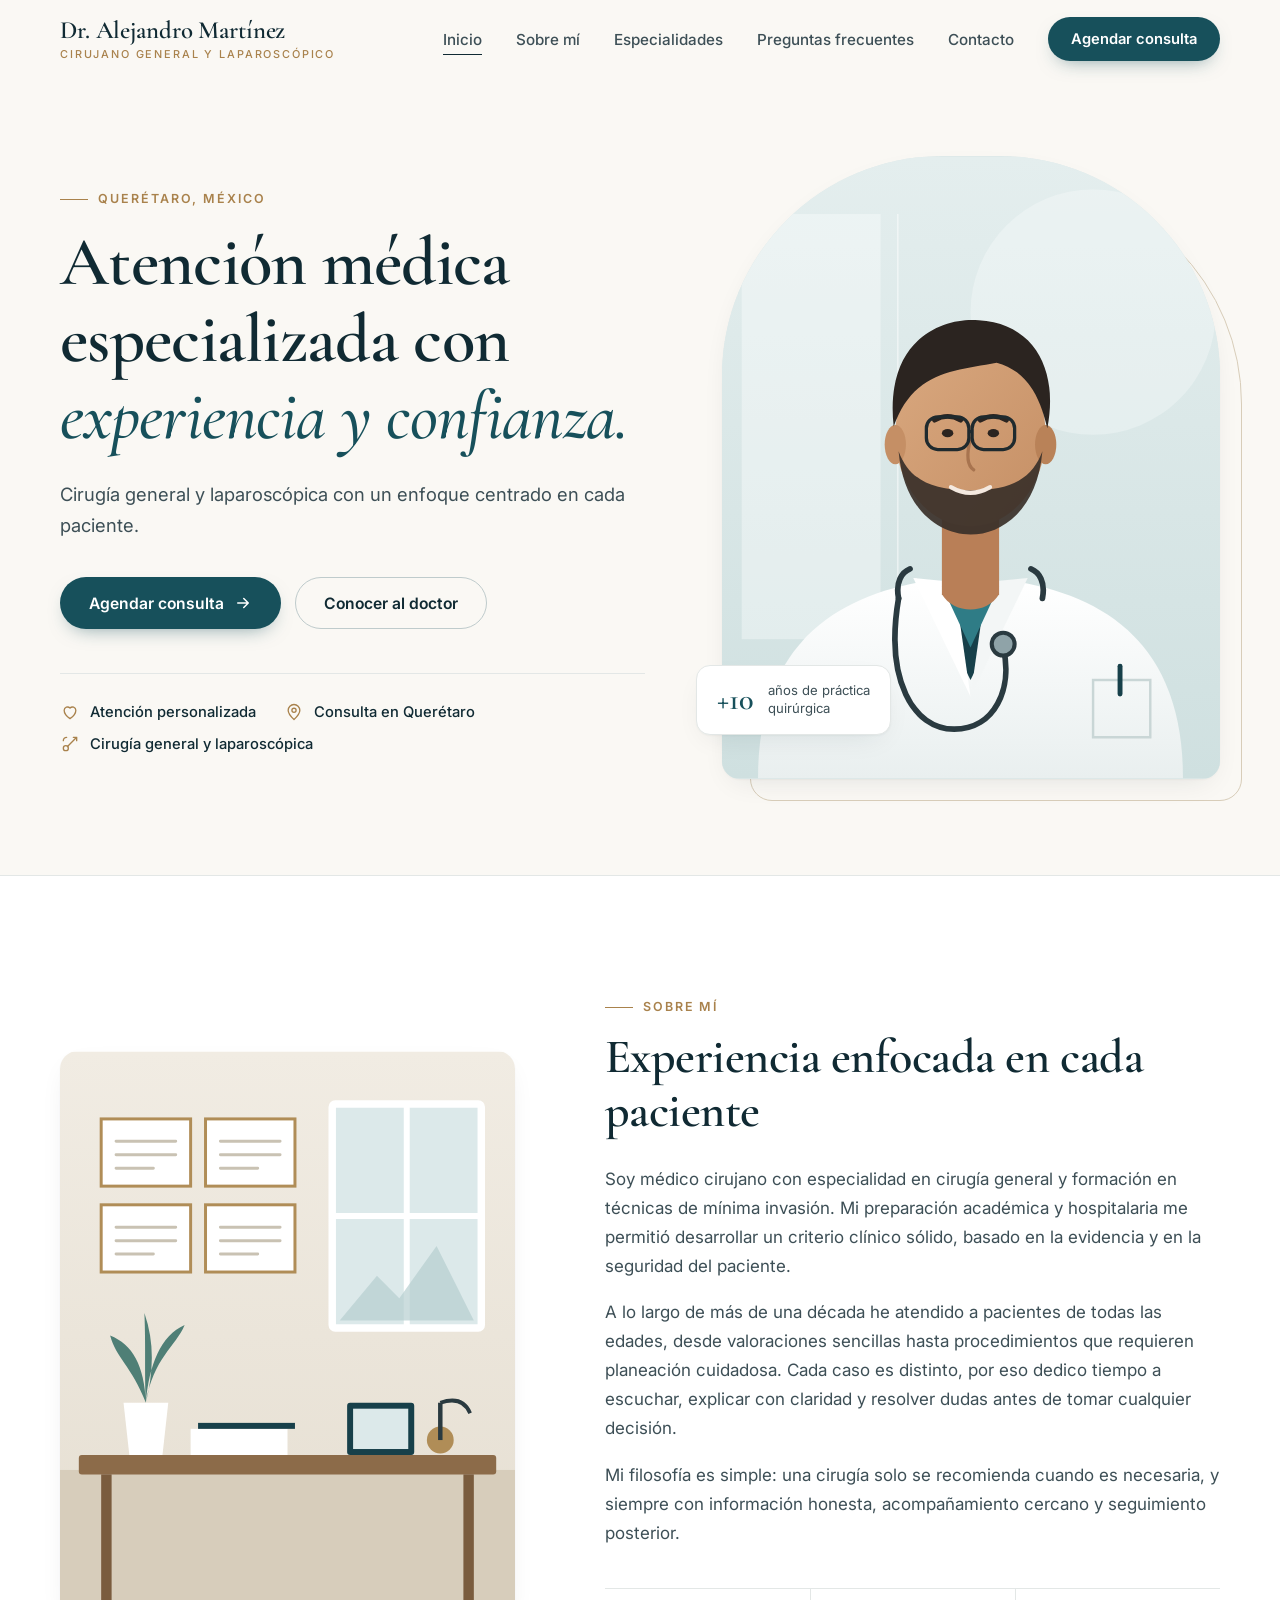
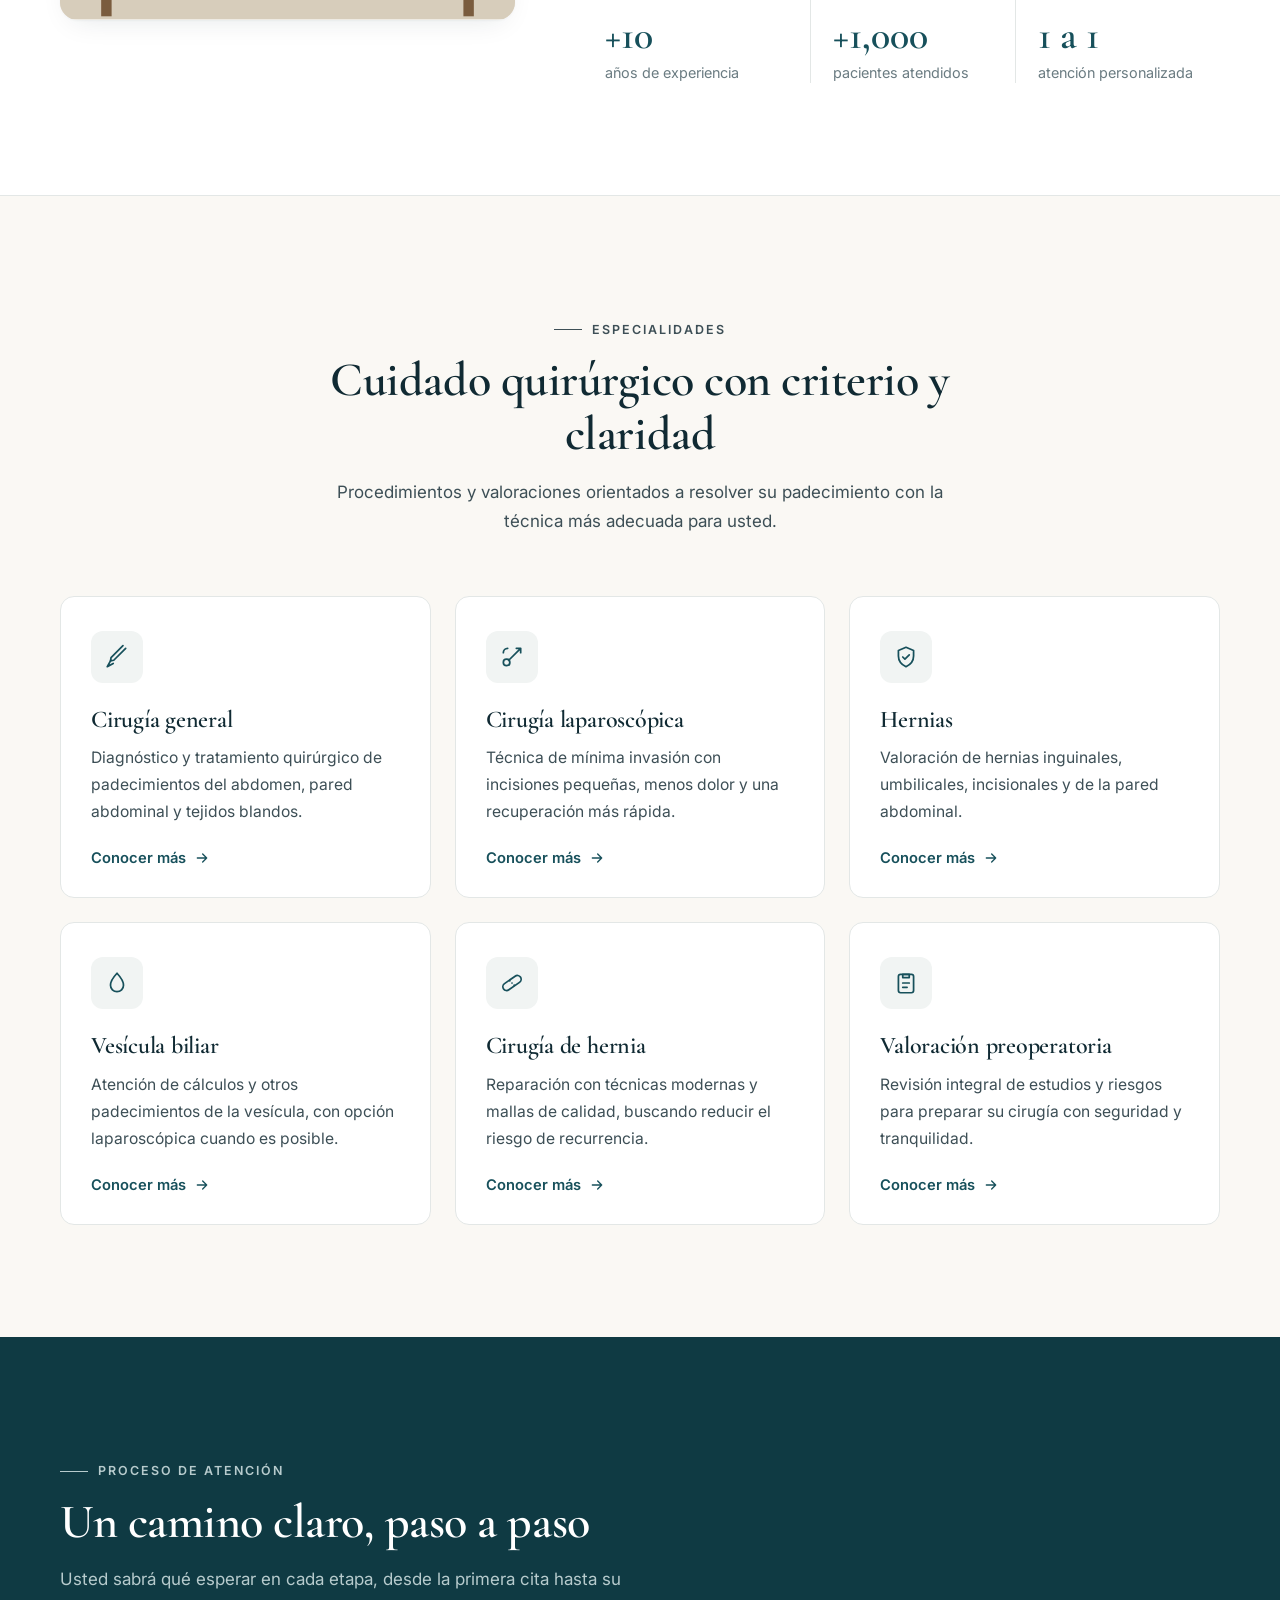
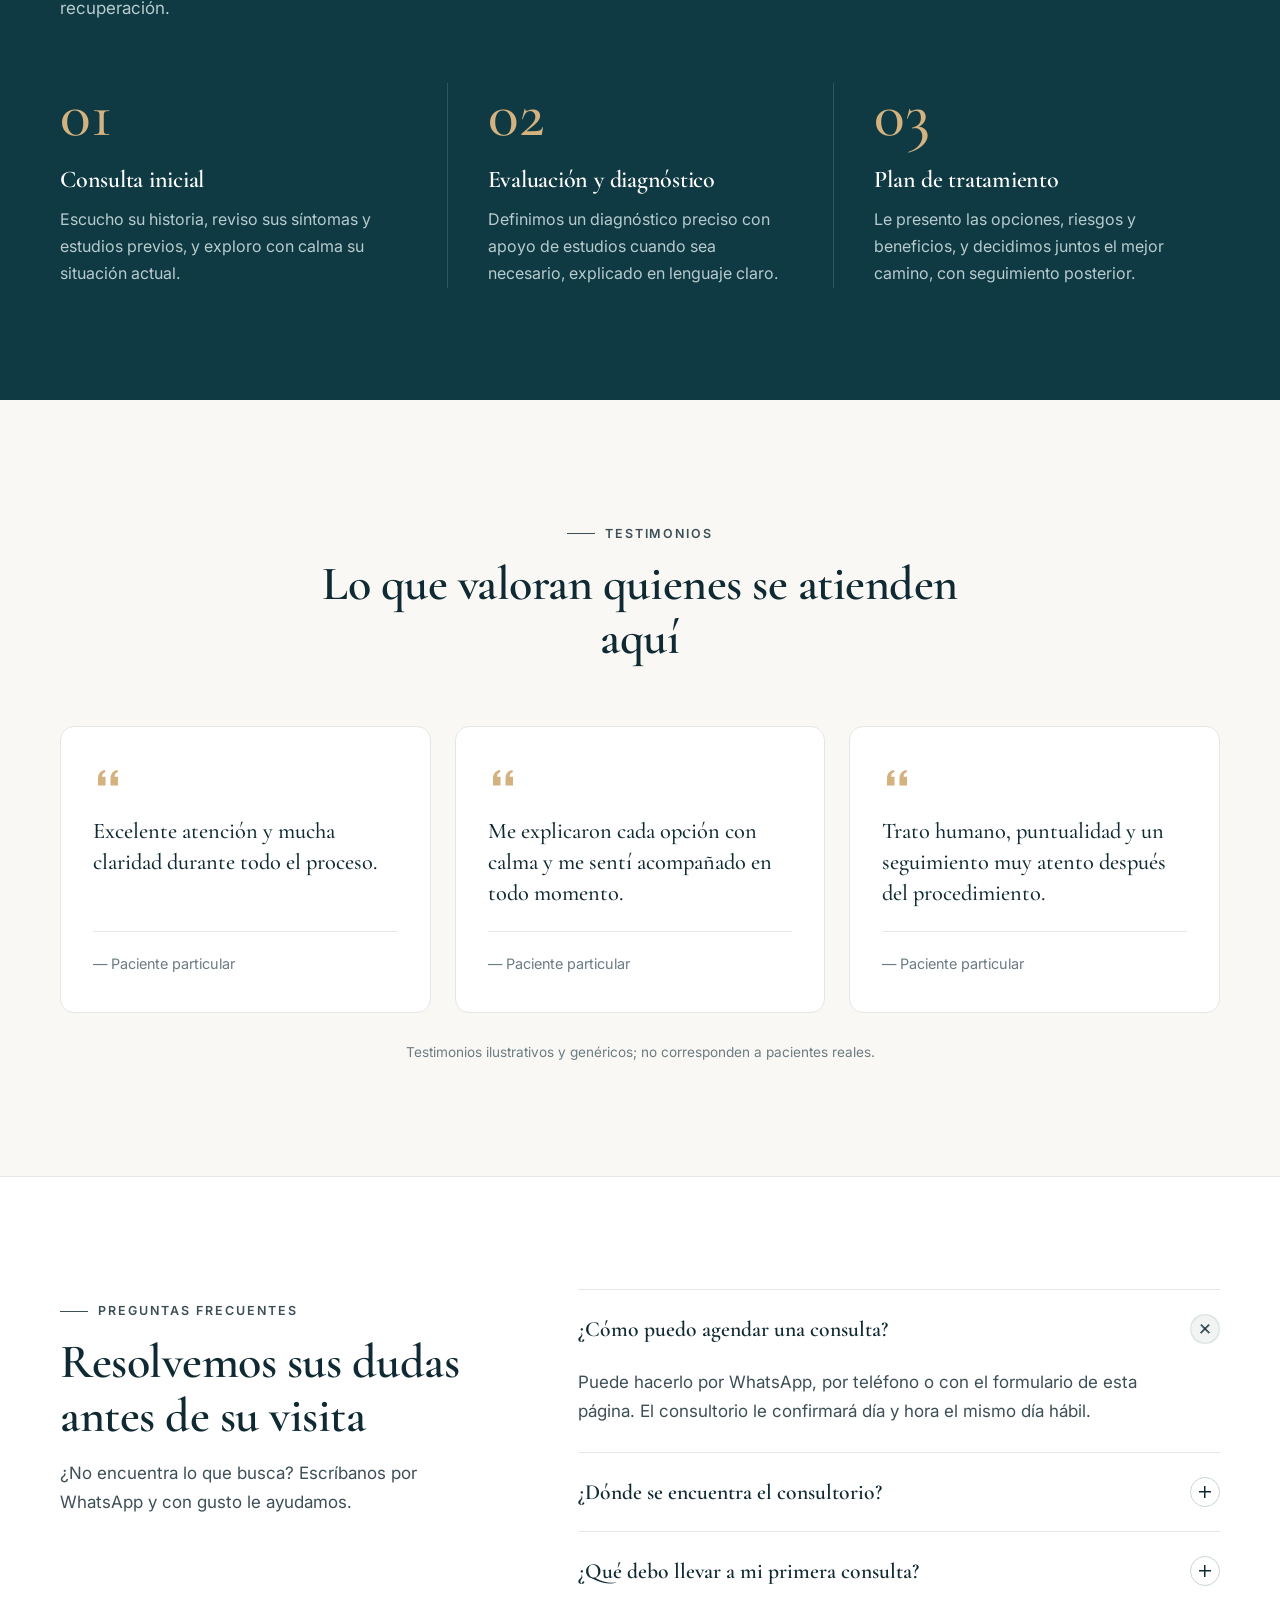
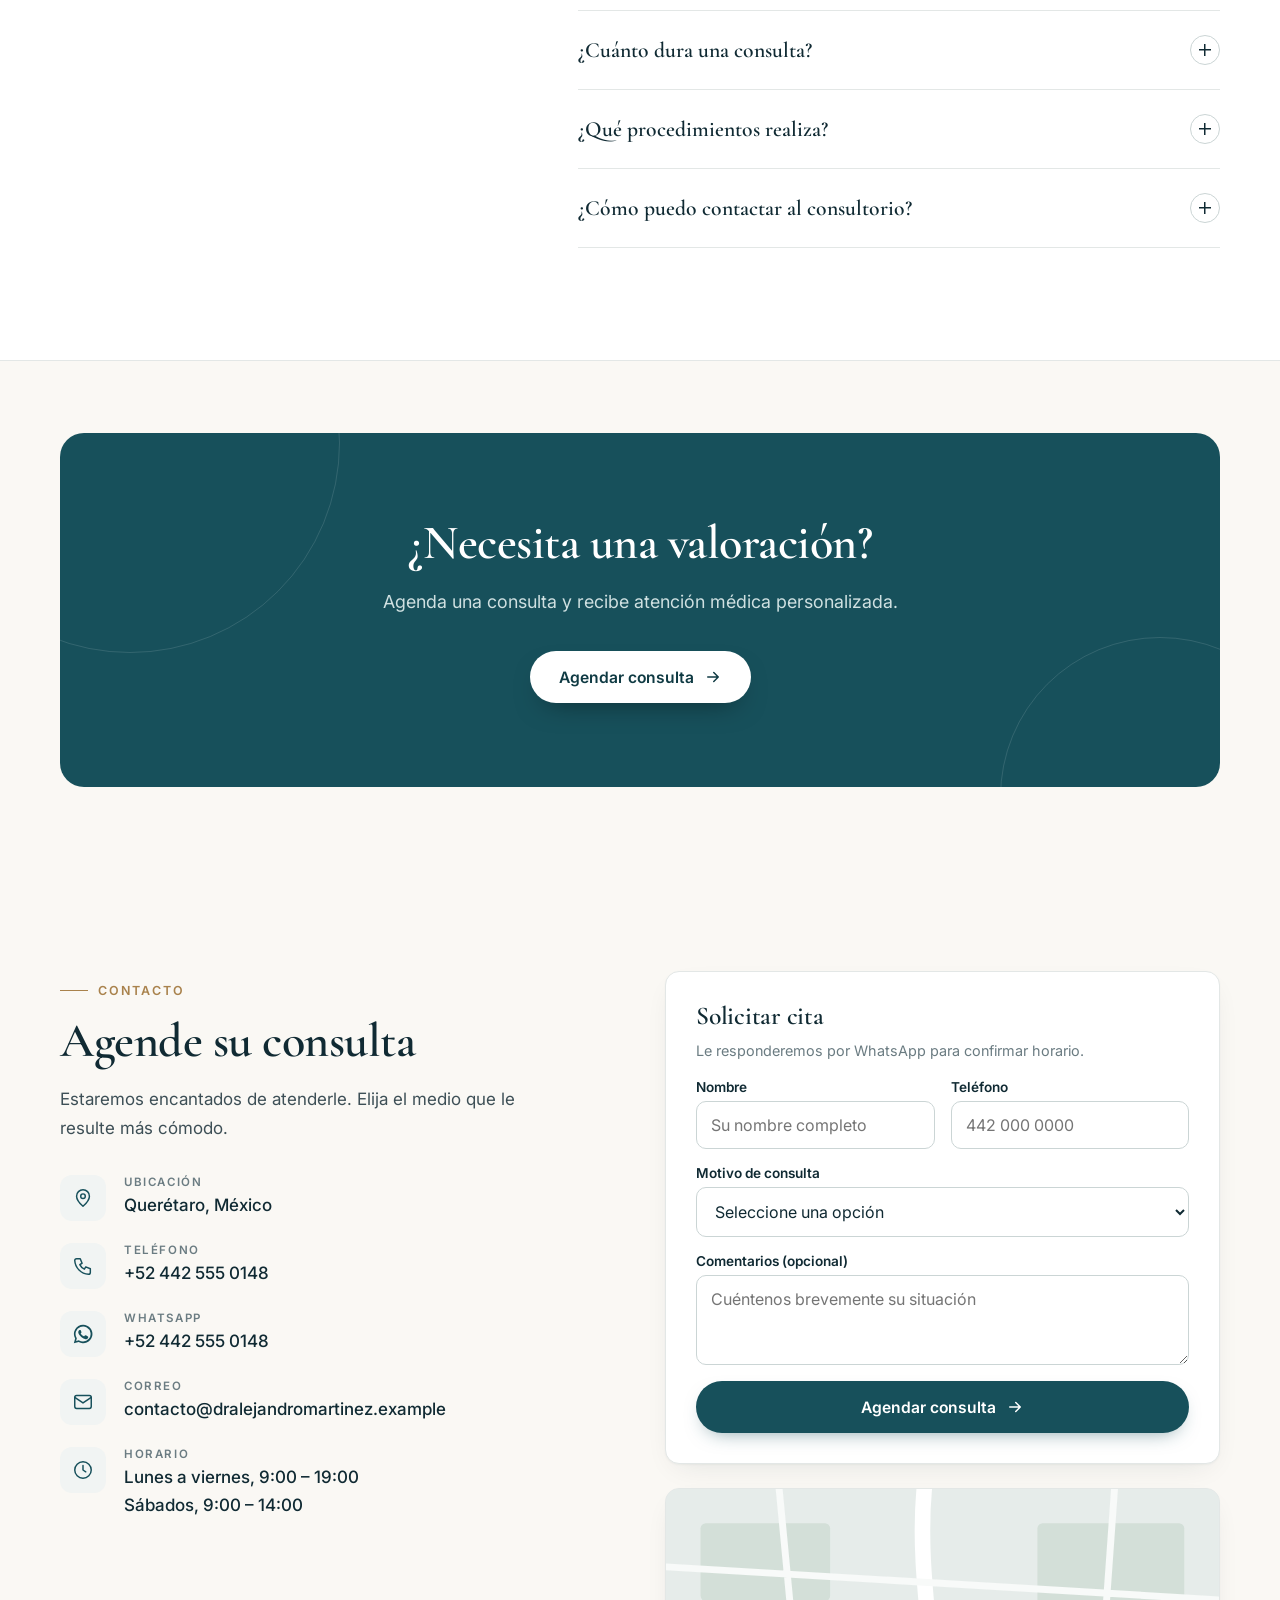
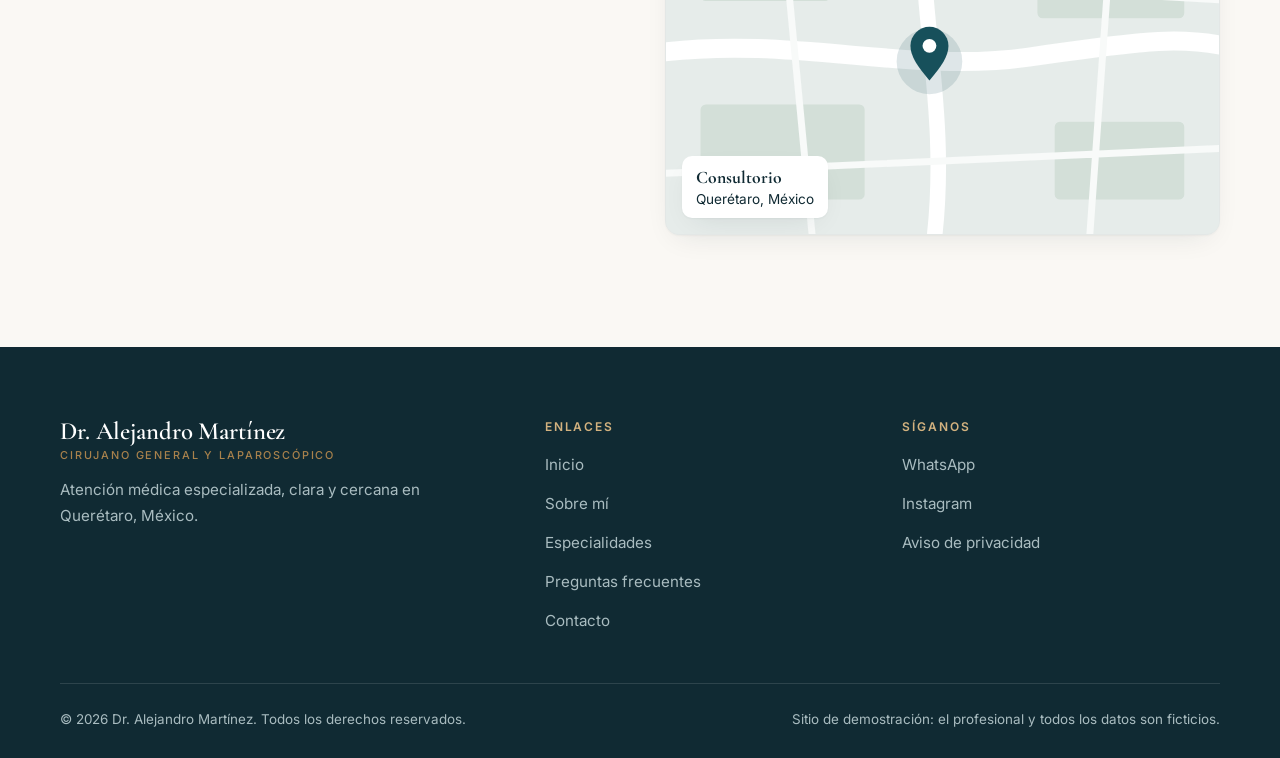
==== index.html @ 484aec5b "Añade sitio web del Dr. Alejandro Martínez (cirujano general y laparoscópico, ficticio) Página estát" ====
<!DOCTYPE html>
<html lang="es-MX">
<head>
<meta charset="utf-8">
<meta name="viewport" content="width=device-width, initial-scale=1">
<title>Dr. Alejandro Martínez | Cirujano General y Laparoscópico en Querétaro</title>
<meta name="description" content="Cirugía general y laparoscópica en Querétaro con atención personalizada. Valoración de hernias, vesícula biliar y valoración preoperatoria. Agende su consulta con el Dr. Alejandro Martínez.">
<meta name="theme-color" content="#FAF8F4">
<link rel="canonical" href="https://www.dralejandromartinez.example/">
<meta property="og:type" content="website">
<meta property="og:locale" content="es_MX">
<meta property="og:title" content="Dr. Alejandro Martínez | Cirujano General y Laparoscópico">
<meta property="og:description" content="Atención médica especializada con experiencia y confianza en Querétaro.">
<link rel="icon" href="data:image/svg+xml,%3Csvg xmlns='http://www.w3.org/2000/svg' viewBox='0 0 32 32'%3E%3Crect width='32' height='32' rx='8' fill='%2317505B'/%3E%3Cpath d='M16 7v18M7 16h18' stroke='%23fff' stroke-width='3' stroke-linecap='round'/%3E%3C/svg%3E">
<link rel="preconnect" href="https://fonts.googleapis.com">
<link rel="preconnect" href="https://fonts.gstatic.com" crossorigin>
<link href="https://fonts.googleapis.com/css2?family=Cormorant+Garamond:ital,wght@0,500;0,600;0,700;1,500&family=Inter:wght@400;500;600&display=swap" rel="stylesheet">
<link rel="stylesheet" href="styles.css">

<script type="application/ld+json">
{
  "@context":"https://schema.org",
  "@type":["Physician","MedicalBusiness"],
  "name":"Dr. Alejandro Martínez",
  "description":"Cirujano general y laparoscópico en Querétaro, México. (Perfil ficticio con fines de demostración.)",
  "medicalSpecialty":["Surgery","GeneralSurgery"],
  "url":"https://www.dralejandromartinez.example/",
  "telephone":"+52-442-555-0148",
  "email":"contacto@dralejandromartinez.example",
  "image":"https://www.dralejandromartinez.example/assets/doctor-hero.svg",
  "priceRange":"$$",
  "address":{"@type":"PostalAddress","addressLocality":"Querétaro","addressRegion":"Querétaro","addressCountry":"MX"},
  "areaServed":{"@type":"City","name":"Querétaro"},
  "openingHoursSpecification":[
    {"@type":"OpeningHoursSpecification","dayOfWeek":["Monday","Tuesday","Wednesday","Thursday","Friday"],"opens":"09:00","closes":"19:00"},
    {"@type":"OpeningHoursSpecification","dayOfWeek":"Saturday","opens":"09:00","closes":"14:00"}
  ],
  "availableService":[
    {"@type":"MedicalProcedure","name":"Cirugía laparoscópica"},
    {"@type":"MedicalProcedure","name":"Cirugía de hernia"},
    {"@type":"MedicalProcedure","name":"Colecistectomía (vesícula biliar)"}
  ]
}
</script>
<script type="application/ld+json">
{
  "@context":"https://schema.org",
  "@type":"FAQPage",
  "mainEntity":[
    {"@type":"Question","name":"¿Cómo puedo agendar una consulta?","acceptedAnswer":{"@type":"Answer","text":"Puede agendar por WhatsApp, por teléfono o con el formulario de esta página. El consultorio le confirmará día y hora en el mismo día hábil."}},
    {"@type":"Question","name":"¿Dónde se encuentra el consultorio?","acceptedAnswer":{"@type":"Answer","text":"El consultorio se encuentra en Querétaro, México. La dirección exacta se confirma al agendar la cita."}},
    {"@type":"Question","name":"¿Qué debo llevar a mi primera consulta?","acceptedAnswer":{"@type":"Answer","text":"Identificación oficial, estudios o análisis previos, lista de medicamentos y cualquier informe médico relacionado con su caso."}},
    {"@type":"Question","name":"¿Cuánto dura una consulta?","acceptedAnswer":{"@type":"Answer","text":"La primera consulta dura entre 30 y 45 minutos; las de seguimiento, alrededor de 20 minutos."}},
    {"@type":"Question","name":"¿Qué procedimientos realiza?","acceptedAnswer":{"@type":"Answer","text":"Cirugía general y laparoscópica, incluyendo hernias, vesícula biliar y valoración preoperatoria."}},
    {"@type":"Question","name":"¿Cómo puedo contactar al consultorio?","acceptedAnswer":{"@type":"Answer","text":"Por teléfono, WhatsApp o correo electrónico, en horario de atención."}}
  ]
}
</script>
</head>
<body>

<!-- Iconos -->
<svg width="0" height="0" style="position:absolute" aria-hidden="true" focusable="false">
  <defs>
    <symbol id="i-arrow" viewBox="0 0 24 24" fill="none" stroke="currentColor" stroke-width="2" stroke-linecap="round" stroke-linejoin="round"><path d="M5 12h14M13 6l6 6-6 6"/></symbol>
    <symbol id="i-heart" viewBox="0 0 24 24" fill="none" stroke="currentColor" stroke-width="1.6" stroke-linecap="round" stroke-linejoin="round"><path d="M12 20s-7-4.5-7-10a4 4 0 0 1 7-2.6A4 4 0 0 1 19 10c0 5.500-7 10-7 10z"/></symbol>
    <symbol id="i-pin" viewBox="0 0 24 24" fill="none" stroke="currentColor" stroke-width="1.6" stroke-linecap="round" stroke-linejoin="round"><path d="M12 21s-7-6.200-7-11a7 7 0 0 1 14 0c0 4.800-7 11-7 11z"/><circle cx="12" cy="10" r="2.500"/></symbol>
    <symbol id="i-scalpel" viewBox="0 0 24 24" fill="none" stroke="currentColor" stroke-width="1.6" stroke-linecap="round" stroke-linejoin="round"><path d="M20 4 9 15l-3 .5L6.500 12.500 17.500 1.500"/><path d="m6 15.500-3 5.500 5.500-3"/></symbol>
    <symbol id="i-scope" viewBox="0 0 24 24" fill="none" stroke="currentColor" stroke-width="1.6" stroke-linecap="round" stroke-linejoin="round"><circle cx="7" cy="17" r="3"/><path d="M9 15 20 4M16 4h4v4"/><path d="M4 8a4 4 0 0 1 4-4"/></symbol>
    <symbol id="i-shield" viewBox="0 0 24 24" fill="none" stroke="currentColor" stroke-width="1.6" stroke-linecap="round" stroke-linejoin="round"><path d="M12 3 5 6v5c0 4.500 3 8 7 10 4-2 7-5.500 7-10V6z"/><path d="m9 12 2 2 4-4"/></symbol>
    <symbol id="i-drop" viewBox="0 0 24 24" fill="none" stroke="currentColor" stroke-width="1.6" stroke-linecap="round" stroke-linejoin="round"><path d="M12 3s6 6.500 6 11a6 6 0 0 1-12 0c0-4.500 6-11 6-11z"/></symbol>
    <symbol id="i-bandage" viewBox="0 0 24 24" fill="none" stroke="currentColor" stroke-width="1.6" stroke-linecap="round" stroke-linejoin="round"><rect x="2.500" y="8.500" width="19" height="7" rx="3.500" transform="rotate(-35 12 12)"/><path d="m10 10 .01 0M14 14l.01 0M12 12l.01 0"/></symbol>
    <symbol id="i-clip" viewBox="0 0 24 24" fill="none" stroke="currentColor" stroke-width="1.6" stroke-linecap="round" stroke-linejoin="round"><rect x="5" y="4" width="14" height="17" rx="2"/><path d="M9 4h6v3H9zM9 12h6M9 16h4"/></symbol>
    <symbol id="i-phone" viewBox="0 0 24 24" fill="none" stroke="currentColor" stroke-width="1.6" stroke-linecap="round" stroke-linejoin="round"><path d="M5 4h4l2 5-2.500 1.500a11 11 0 0 0 5 5L15 13l5 2v4a2 2 0 0 1-2 2A16 16 0 0 1 3 6a2 2 0 0 1 2-2z"/></symbol>
    <symbol id="i-mail" viewBox="0 0 24 24" fill="none" stroke="currentColor" stroke-width="1.6" stroke-linecap="round" stroke-linejoin="round"><rect x="3" y="5" width="18" height="14" rx="2"/><path d="m3 7 9 6 9-6"/></symbol>
    <symbol id="i-clock" viewBox="0 0 24 24" fill="none" stroke="currentColor" stroke-width="1.6" stroke-linecap="round" stroke-linejoin="round"><circle cx="12" cy="12" r="9"/><path d="M12 7v5l3 2"/></symbol>
    <symbol id="i-quote" viewBox="0 0 24 24" fill="currentColor"><path d="M4 18v-5.500C4 8.500 6 6 9.500 5.500l.5 1.700C8.200 7.800 7.300 9 7.300 11H10v7zm10 0v-5.500c0-4 2-6.500 5.500-7l.5 1.700C18.200 7.800 17.300 9 17.300 11H20v7z"/></symbol>
    <symbol id="i-wa" viewBox="0 0 24 24" fill="currentColor"><path d="M12 2a10 10 0 0 0-8.600 15L2 22l5.200-1.400A10 10 0 1 0 12 2zm0 18.200a8.200 8.200 0 0 1-4.200-1.200l-.3-.2-3 .8.8-3-.2-.3A8.200 8.200 0 1 1 12 20.200zm4.500-6.100c-.2-.1-1.500-.7-1.700-.8s-.4-.1-.6.100-.6.800-.8 1-.3.200-.5.100a6.700 6.700 0 0 1-3.300-2.900c-.2-.4.200-.4.700-1.300.1-.2 0-.3 0-.5l-.8-1.800c-.2-.5-.4-.4-.6-.4h-.5a1 1 0 0 0-.7.300 3 3 0 0 0-.9 2.200 5.200 5.200 0 0 0 1.100 2.800 11.900 11.900 0 0 0 4.600 4c1.700.7 2.400.8 3.200.7a2.700 2.700 0 0 0 1.800-1.300 2.200 2.200 0 0 0 .2-1.300c-.1-.1-.2-.2-.4-.3z"/></symbol>
    <symbol id="i-ig" viewBox="0 0 24 24" fill="none" stroke="currentColor" stroke-width="1.8" stroke-linecap="round" stroke-linejoin="round"><rect x="3" y="3" width="18" height="18" rx="5"/><circle cx="12" cy="12" r="4"/><circle cx="17.500" cy="6.500" r=".6" fill="currentColor"/></symbol>
  </defs>
</svg>

<a class="skip" href="#inicio">Saltar al contenido</a>

<header class="site-header">
  <div class="wrap nav">
    <a class="logo" href="#inicio" aria-label="Dr. Alejandro Martínez, inicio">
      <b>Dr. Alejandro Martínez</b>
      <span>Cirujano General y Laparoscópico</span>
    </a>
    <button class="burger" aria-expanded="false" aria-controls="menu" aria-label="Abrir menú"><span></span></button>
    <ul class="menu" id="menu">
      <li><a href="#inicio">Inicio</a></li>
      <li><a href="#sobre-mi">Sobre mí</a></li>
      <li><a href="#especialidades">Especialidades</a></li>
      <li><a href="#preguntas">Preguntas frecuentes</a></li>
      <li><a href="#contacto">Contacto</a></li>
      <li><a class="btn btn-primary btn-sm" href="#contacto">Agendar consulta</a></li>
    </ul>
  </div>
</header>

<main>
<!-- HERO -->
<section class="hero" id="inicio" style="padding-top:clamp(36px,6vw,80px)">
  <div class="wrap hero-grid">
    <div>
      <p class="eyebrow">Querétaro, México</p>
      <h1>Atención médica especializada con <em>experiencia y confianza.</em></h1>
      <p class="lead">Cirugía general y laparoscópica con un enfoque centrado en cada paciente.</p>
      <div class="actions">
        <a class="btn btn-primary" href="#contacto">Agendar consulta <svg><use href="#i-arrow"/></svg></a>
        <a class="btn btn-ghost" href="#sobre-mi">Conocer al doctor</a>
      </div>
      <ul class="indicators">
        <li><svg><use href="#i-heart"/></svg>Atención personalizada</li>
        <li><svg><use href="#i-pin"/></svg>Consulta en Querétaro</li>
        <li><svg><use href="#i-scope"/></svg>Cirugía general y laparoscópica</li>
      </ul>
    </div>
    <div class="portrait">
      <div class="portrait-frame"><img src="assets/doctor-hero.svg" width="640" height="760" alt="Dr. Alejandro Martínez, cirujano general y laparoscópico"></div>
      <div class="badge"><strong>+10</strong><span>años de práctica<br>quirúrgica</span></div>
    </div>
  </div>
</section>

<!-- SOBRE MÍ -->
<section class="about" id="sobre-mi">
  <div class="wrap about-grid">
    <div class="photo reveal"><img src="assets/doctor-consulta.svg" width="640" height="760" alt="Consultorio del Dr. Alejandro Martínez" loading="lazy"></div>
    <div class="reveal">
      <p class="eyebrow">Sobre mí</p>
      <h2>Experiencia enfocada en cada paciente</h2>
      <div style="margin-top:26px">
        <p>Soy médico cirujano con especialidad en cirugía general y formación en técnicas de mínima invasión. Mi preparación académica y hospitalaria me permitió desarrollar un criterio clínico sólido, basado en la evidencia y en la seguridad del paciente.</p>
        <p>A lo largo de más de una década he atendido a pacientes de todas las edades, desde valoraciones sencillas hasta procedimientos que requieren planeación cuidadosa. Cada caso es distinto, por eso dedico tiempo a escuchar, explicar con claridad y resolver dudas antes de tomar cualquier decisión.</p>
        <p>Mi filosofía es simple: una cirugía solo se recomienda cuando es necesaria, y siempre con información honesta, acompañamiento cercano y seguimiento posterior.</p>
      </div>
      <div class="stats">
        <div class="stat"><b>+10</b><span>años de experiencia</span></div>
        <div class="stat"><b>+1,000</b><span>pacientes atendidos</span></div>
        <div class="stat"><b>1 a 1</b><span>atención personalizada</span></div>
      </div>
    </div>
  </div>
</section>

<!-- ESPECIALIDADES -->
<section id="especialidades">
  <div class="wrap">
    <div class="section-head center reveal">
      <p class="eyebrow">Especialidades</p>
      <h2>Cuidado quirúrgico con criterio y claridad</h2>
      <p>Procedimientos y valoraciones orientados a resolver su padecimiento con la técnica más adecuada para usted.</p>
    </div>
    <div class="cards">
      <article class="card reveal"><div class="icon"><svg><use href="#i-scalpel"/></svg></div><h3>Cirugía general</h3><p>Diagnóstico y tratamiento quirúrgico de padecimientos del abdomen, pared abdominal y tejidos blandos.</p><a class="link" href="#contacto">Conocer más <svg><use href="#i-arrow"/></svg></a></article>
      <article class="card reveal"><div class="icon"><svg><use href="#i-scope"/></svg></div><h3>Cirugía laparoscópica</h3><p>Técnica de mínima invasión con incisiones pequeñas, menos dolor y una recuperación más rápida.</p><a class="link" href="#contacto">Conocer más <svg><use href="#i-arrow"/></svg></a></article>
      <article class="card reveal"><div class="icon"><svg><use href="#i-shield"/></svg></div><h3>Hernias</h3><p>Valoración de hernias inguinales, umbilicales, incisionales y de la pared abdominal.</p><a class="link" href="#contacto">Conocer más <svg><use href="#i-arrow"/></svg></a></article>
      <article class="card reveal"><div class="icon"><svg><use href="#i-drop"/></svg></div><h3>Vesícula biliar</h3><p>Atención de cálculos y otros padecimientos de la vesícula, con opción laparoscópica cuando es posible.</p><a class="link" href="#contacto">Conocer más <svg><use href="#i-arrow"/></svg></a></article>
      <article class="card reveal"><div class="icon"><svg><use href="#i-bandage"/></svg></div><h3>Cirugía de hernia</h3><p>Reparación con técnicas modernas y mallas de calidad, buscando reducir el riesgo de recurrencia.</p><a class="link" href="#contacto">Conocer más <svg><use href="#i-arrow"/></svg></a></article>
      <article class="card reveal"><div class="icon"><svg><use href="#i-clip"/></svg></div><h3>Valoración preoperatoria</h3><p>Revisión integral de estudios y riesgos para preparar su cirugía con seguridad y tranquilidad.</p><a class="link" href="#contacto">Conocer más <svg><use href="#i-arrow"/></svg></a></article>
    </div>
  </div>
</section>

<!-- PROCESO -->
<section class="process" id="proceso">
  <div class="wrap">
    <div class="section-head reveal">
      <p class="eyebrow">Proceso de atención</p>
      <h2>Un camino claro, paso a paso</h2>
      <p>Usted sabrá qué esperar en cada etapa, desde la primera cita hasta su recuperación.</p>
    </div>
    <div class="steps">
      <div class="step reveal"><span class="n">01</span><h3>Consulta inicial</h3><p>Escucho su historia, reviso sus síntomas y estudios previos, y exploro con calma su situación actual.</p></div>
      <div class="step reveal"><span class="n">02</span><h3>Evaluación y diagnóstico</h3><p>Definimos un diagnóstico preciso con apoyo de estudios cuando sea necesario, explicado en lenguaje claro.</p></div>
      <div class="step reveal"><span class="n">03</span><h3>Plan de tratamiento</h3><p>Le presento las opciones, riesgos y beneficios, y decidimos juntos el mejor camino, con seguimiento posterior.</p></div>
    </div>
  </div>
</section>

<!-- TESTIMONIOS -->
<section id="testimonios">
  <div class="wrap">
    <div class="section-head center reveal">
      <p class="eyebrow">Testimonios</p>
      <h2>Lo que valoran quienes se atienden aquí</h2>
    </div>
    <div class="t-grid">
      <figure class="quote reveal"><svg><use href="#i-quote"/></svg><blockquote>Excelente atención y mucha claridad durante todo el proceso.</blockquote><figcaption>— Paciente particular</figcaption></figure>
      <figure class="quote reveal"><svg><use href="#i-quote"/></svg><blockquote>Me explicaron cada opción con calma y me sentí acompañado en todo momento.</blockquote><figcaption>— Paciente particular</figcaption></figure>
      <figure class="quote reveal"><svg><use href="#i-quote"/></svg><blockquote>Trato humano, puntualidad y un seguimiento muy atento después del procedimiento.</blockquote><figcaption>— Paciente particular</figcaption></figure>
    </div>
    <p class="note">Testimonios ilustrativos y genéricos; no corresponden a pacientes reales.</p>
  </div>
</section>

<!-- FAQ -->
<section class="faq" id="preguntas">
  <div class="wrap faq-grid">
    <div class="section-head reveal">
      <p class="eyebrow">Preguntas frecuentes</p>
      <h2>Resolvemos sus dudas antes de su visita</h2>
      <p>¿No encuentra lo que busca? Escríbanos por WhatsApp y con gusto le ayudamos.</p>
    </div>
    <div class="reveal">
      <details name="faq" open><summary>¿Cómo puedo agendar una consulta?</summary><div class="answer">Puede hacerlo por WhatsApp, por teléfono o con el formulario de esta página. El consultorio le confirmará día y hora el mismo día hábil.</div></details>
      <details name="faq"><summary>¿Dónde se encuentra el consultorio?</summary><div class="answer">El consultorio está en Querétaro, México. Al agendar su cita le enviaremos la dirección exacta, referencias y opciones de estacionamiento.</div></details>
      <details name="faq"><summary>¿Qué debo llevar a mi primera consulta?</summary><div class="answer">Una identificación oficial, estudios o análisis previos (laboratorio, ultrasonido, tomografía), una lista de los medicamentos que toma y cualquier informe médico relacionado con su caso.</div></details>
      <details name="faq"><summary>¿Cuánto dura una consulta?</summary><div class="answer">La primera consulta dura entre 30 y 45 minutos para poder revisar su historia con detalle. Las consultas de seguimiento duran aproximadamente 20 minutos.</div></details>
      <details name="faq"><summary>¿Qué procedimientos realiza?</summary><div class="answer">Cirugía general y laparoscópica, incluyendo reparación de hernias, cirugía de vesícula biliar y valoración preoperatoria. Durante la consulta se determina si la cirugía es realmente necesaria.</div></details>
      <details name="faq"><summary>¿Cómo puedo contactar al consultorio?</summary><div class="answer">Por teléfono al +52 442 555 0148, por WhatsApp o por correo a contacto@dralejandromartinez.example, en horario de atención.</div></details>
    </div>
  </div>
</section>

<!-- CTA -->
<section class="cta">
  <div class="wrap">
    <div class="cta-box reveal">
      <h2>¿Necesita una valoración?</h2>
      <p>Agenda una consulta y recibe atención médica personalizada.</p>
      <a class="btn btn-light" href="#contacto">Agendar consulta <svg><use href="#i-arrow"/></svg></a>
    </div>
  </div>
</section>

<!-- CONTACTO -->
<section id="contacto">
  <div class="wrap contact-grid">
    <div class="reveal">
      <p class="eyebrow">Contacto</p>
      <h2>Agende su consulta</h2>
      <p style="margin-top:16px;max-width:46ch">Estaremos encantados de atenderle. Elija el medio que le resulte más cómodo.</p>
      <ul class="info">
        <li><div class="icon"><svg><use href="#i-pin"/></svg></div><div><small>Ubicación</small><span>Querétaro, México</span></div></li>
        <li><div class="icon"><svg><use href="#i-phone"/></svg></div><div><small>Teléfono</small><a href="tel:+524425550148">+52 442 555 0148</a></div></li>
        <li><div class="icon"><svg><use href="#i-wa"/></svg></div><div><small>WhatsApp</small><a href="https://wa.me/524425550148" target="_blank" rel="noopener">+52 442 555 0148</a></div></li>
        <li><div class="icon"><svg><use href="#i-mail"/></svg></div><div><small>Correo</small><a href="mailto:contacto@dralejandromartinez.example">contacto@dralejandromartinez.example</a></div></li>
        <li><div class="icon"><svg><use href="#i-clock"/></svg></div><div><small>Horario</small><span>Lunes a viernes, 9:00 – 19:00<br>Sábados, 9:00 – 14:00</span></div></li>
      </ul>
    </div>
    <div class="side reveal">
      <form id="cita">
        <h3>Solicitar cita</h3>
        <p class="hint">Le responderemos por WhatsApp para confirmar horario.</p>
        <div class="two">
          <label>Nombre<input name="nombre" required autocomplete="name" placeholder="Su nombre completo"></label>
          <label>Teléfono<input name="tel" type="tel" required autocomplete="tel" placeholder="442 000 0000"></label>
        </div>
        <label>Motivo de consulta
          <select name="motivo" required>
            <option value="">Seleccione una opción</option>
            <option>Valoración de hernia</option>
            <option>Vesícula biliar</option>
            <option>Cirugía laparoscópica</option>
            <option>Valoración preoperatoria</option>
            <option>Otro motivo</option>
          </select>
        </label>
        <label>Comentarios (opcional)<textarea name="nota" placeholder="Cuéntenos brevemente su situación"></textarea></label>
        <button class="btn btn-primary" type="submit">Agendar consulta <svg><use href="#i-arrow"/></svg></button>
      </form>
      <!-- Mapa simulado. Para un cliente real, sustituir por el <iframe> de Google Maps. -->
      <div class="map" role="img" aria-label="Mapa ilustrativo de la zona del consultorio en Querétaro">
        <svg viewBox="0 0 640 400" preserveAspectRatio="xMidYMid slice">
          <rect width="640" height="400" fill="#E6ECEA"/>
          <g fill="#D3DFD8"><rect x="40" y="40" width="150" height="90" rx="6"/><rect x="40" y="250" width="190" height="110" rx="6"/><rect x="430" y="40" width="170" height="110" rx="6"/><rect x="450" y="270" width="150" height="90" rx="6"/></g>
          <path d="M-10 190 C150 170 280 215 420 195 S600 170 660 185" stroke="#fff" stroke-width="22" fill="none"/>
          <path d="M300 -10 C285 120 330 250 310 410" stroke="#fff" stroke-width="18" fill="none"/>
          <path d="M-10 90 L660 130 M-10 330 L660 300 M130 -10 L170 410 M520 -10 L490 410" stroke="#F8FAF9" stroke-width="8" fill="none"/>
          <circle cx="305" cy="200" r="38" fill="#17505B" opacity=".14"/>
          <path d="M305 222c-14-16-22-28-22-40a22 22 0 0 1 44 0c0 12-8 24-22 40z" fill="#17505B"/><circle cx="305" cy="182" r="8" fill="#fff"/>
        </svg>
        <div class="map-tag"><b>Consultorio</b>Querétaro, México</div>
      </div>
    </div>
  </div>
</section>
</main>

<footer class="site-footer">
  <div class="wrap">
    <div class="foot">
      <div>
        <a class="logo" href="#inicio"><b>Dr. Alejandro Martínez</b><span>Cirujano General y Laparoscópico</span></a>
        <p>Atención médica especializada, clara y cercana en Querétaro, México.</p>
      </div>
      <div>
        <h4>Enlaces</h4>
        <ul>
          <li><a href="#inicio">Inicio</a></li><li><a href="#sobre-mi">Sobre mí</a></li><li><a href="#especialidades">Especialidades</a></li><li><a href="#preguntas">Preguntas frecuentes</a></li><li><a href="#contacto">Contacto</a></li>
        </ul>
      </div>
      <div>
        <h4>Síganos</h4>
        <ul>
          <li><a href="https://wa.me/524425550148" target="_blank" rel="noopener">WhatsApp</a></li>
          <li><a href="https://www.instagram.com/" target="_blank" rel="noopener">Instagram</a></li>
          <li><a href="#" >Aviso de privacidad</a></li>
        </ul>
      </div>
    </div>
    <div class="legal">
      <span>© 2026 Dr. Alejandro Martínez. Todos los derechos reservados.</span>
      <span>Sitio de demostración: el profesional y todos los datos son ficticios.</span>
    </div>
  </div>
</footer>

<a class="float-wa" href="https://wa.me/524425550148" target="_blank" rel="noopener" aria-label="Escribir por WhatsApp"><svg><use href="#i-wa"/></svg></a>

<script src="script.js"></script>
</body>
</html>
---- styles.css ----
:root{
  --bg:#FAF8F4; --surface:#fff; --soft:#F1F4F3; --ink:#102A33; --text:#3D4F56; --muted:#6B7C82;
  --line:#E3E7E6; --brand:#17505B; --brand-dark:#0F3A43; --accent:#A9824C; --cta:#17505B; --cta-hover:#0F3A43;
  --radius:14px; --shadow:0 1px 2px rgba(16,42,51,.04),0 10px 30px -12px rgba(16,42,51,.12);
  --serif:"Cormorant Garamond","Playfair Display",Georgia,"Times New Roman",serif;
  --sans:"Inter",system-ui,-apple-system,"Segoe UI",Roboto,sans-serif;
  --wrap:1160px;
}
*,*::before,*::after{box-sizing:border-box}
html{scroll-behavior:smooth;scroll-padding-top:84px;-webkit-text-size-adjust:100%}
body{margin:0;background:var(--bg);color:var(--text);font:400 1.0625rem/1.7 var(--sans);-webkit-font-smoothing:antialiased}
img,svg{max-width:100%;display:block}
a{color:inherit}
h1,h2,h3{font-family:var(--serif);color:var(--ink);font-weight:600;line-height:1.12;margin:0;letter-spacing:-.01em}
h1{font-size:clamp(2.5rem,5.6vw,4.3rem)}
h2{font-size:clamp(2rem,3.8vw,3rem)}
h3{font-size:1.5rem}
p{margin:0}
.wrap{width:min(var(--wrap),100% - 40px);margin-inline:auto}
section{padding:clamp(64px,9vw,112px) 0}
.skip{position:absolute;left:-999px;top:8px;background:var(--ink);color:#fff;padding:10px 16px;border-radius:8px;z-index:100}
.skip:focus{left:12px}
:focus-visible{outline:2px solid var(--accent);outline-offset:3px;border-radius:4px}

.eyebrow{display:inline-flex;align-items:center;gap:10px;font:600 .78rem/1 var(--sans);letter-spacing:.16em;text-transform:uppercase;color:var(--accent);margin-bottom:18px}
.eyebrow::before{content:"";width:28px;height:1px;background:currentColor}
.lead{font-size:1.15rem;color:var(--text);max-width:56ch}
.section-head{max-width:640px;margin-bottom:clamp(36px,5vw,60px)}
.section-head.center{text-align:center;margin-inline:auto}
.section-head.center .eyebrow{justify-content:center}
.section-head p{margin-top:16px;color:var(--text)}

/* buttons */
.btn{display:inline-flex;align-items:center;justify-content:center;gap:10px;min-height:52px;padding:0 28px;border-radius:999px;font:600 .98rem var(--sans);text-decoration:none;border:1.5px solid transparent;cursor:pointer;transition:background .2s,color .2s,border-color .2s,transform .2s,box-shadow .2s}
.btn-primary{background:var(--cta);color:#fff;box-shadow:0 8px 20px -10px rgba(23,80,91,.6)}
.btn-primary:hover{background:var(--cta-hover);transform:translateY(-1px)}
.btn-ghost{border-color:#BFCBCC;color:var(--ink);background:transparent}
.btn-ghost:hover{border-color:var(--ink);background:#fff}
.btn-sm{min-height:44px;padding:0 22px;font-size:.92rem}
.btn svg{width:18px;height:18px}

/* header */
.site-header{position:sticky;top:0;z-index:50;background:rgba(250,248,244,.9);backdrop-filter:saturate(1.4) blur(12px);-webkit-backdrop-filter:saturate(1.4) blur(12px);border-bottom:1px solid transparent;transition:border-color .25s,box-shadow .25s}
.site-header.scrolled{border-color:var(--line);box-shadow:0 6px 24px -18px rgba(16,42,51,.25)}
.nav{display:flex;align-items:center;justify-content:space-between;height:78px;gap:24px}
.logo{text-decoration:none;display:flex;flex-direction:column;line-height:1.1}
.logo b{font:600 1.55rem/1 var(--serif);color:var(--ink);letter-spacing:-.005em}
.logo span{font:500 .68rem/1 var(--sans);letter-spacing:.17em;text-transform:uppercase;color:var(--accent);margin-top:6px}
.menu{display:flex;align-items:center;gap:34px;list-style:none;margin:0;padding:0}
.menu a:not(.btn){text-decoration:none;font:500 .95rem var(--sans);color:var(--text);padding:6px 0;position:relative}
.menu a:not(.btn)::after{content:"";position:absolute;left:0;right:0;bottom:0;height:1px;background:var(--ink);transform:scaleX(0);transform-origin:left;transition:transform .25s}
.menu a:not(.btn):hover{color:var(--ink)}
.menu a:not(.btn):hover::after,.menu a[aria-current="true"]::after{transform:scaleX(1)}
.burger{display:none;width:46px;height:46px;border:1px solid var(--line);background:#fff;border-radius:12px;cursor:pointer;padding:0;align-items:center;justify-content:center}
.burger span,.burger span::before,.burger span::after{display:block;width:20px;height:2px;background:var(--ink);position:relative;transition:transform .25s,background .25s}
.burger span::before,.burger span::after{content:"";position:absolute;left:0}
.burger span::before{top:-6px}.burger span::after{top:6px}
.burger[aria-expanded="true"] span{background:transparent}
.burger[aria-expanded="true"] span::before{transform:translateY(6px) rotate(45deg)}
.burger[aria-expanded="true"] span::after{transform:translateY(-6px) rotate(-45deg)}

/* hero */
.hero{padding:clamp(36px,6vw,80px) 0 clamp(56px,8vw,96px)}
.hero-grid{display:grid;grid-template-columns:1.08fr .92fr;gap:clamp(36px,6vw,88px);align-items:center}
.hero h1{margin-bottom:24px}
.hero h1 em{font-style:italic;color:var(--brand);font-weight:500}
.hero .lead{margin-bottom:36px}
.actions{display:flex;flex-wrap:wrap;gap:14px}
.indicators{display:flex;flex-wrap:wrap;gap:12px 28px;list-style:none;margin:44px 0 0;padding:28px 0 0;border-top:1px solid var(--line)}
.indicators li{display:flex;align-items:center;gap:10px;font:500 .92rem var(--sans);color:var(--ink)}
.indicators svg{width:20px;height:20px;color:var(--accent);flex:none}
.portrait{position:relative}
.portrait::before{content:"";position:absolute;inset:28px -22px -22px 28px;border:1px solid #D8CDB9;border-radius:220px 220px 22px 22px;z-index:0}
.portrait-frame{position:relative;z-index:1;border-radius:220px 220px 18px 18px;overflow:hidden;aspect-ratio:4/5;box-shadow:var(--shadow);background:#DCE8E8}
.portrait-frame img{width:100%;height:100%;object-fit:cover}
.badge{position:absolute;z-index:2;left:-26px;bottom:44px;background:#fff;border-radius:14px;padding:16px 20px;box-shadow:var(--shadow);border:1px solid var(--line);display:flex;gap:14px;align-items:center}
.badge strong{font:600 1.9rem/1 var(--serif);color:var(--brand)}
.badge span{font-size:.82rem;line-height:1.35;color:var(--text)}

/* about */
.about{background:#fff;border-block:1px solid var(--line)}
.about-grid{display:grid;grid-template-columns:.85fr 1.15fr;gap:clamp(36px,7vw,100px);align-items:center}
.about .photo{border-radius:18px;overflow:hidden;aspect-ratio:4/5;box-shadow:var(--shadow)}
.about .photo img{width:100%;height:100%;object-fit:cover}
.about h2{margin-bottom:26px}
.about p+p{margin-top:18px}
.stats{display:grid;grid-template-columns:repeat(3,1fr);gap:0;margin-top:40px;border-top:1px solid var(--line)}
.stat{padding:26px 20px 0 0}
.stat+.stat{padding-left:22px;border-left:1px solid var(--line)}
.stat b{display:block;font:600 2.5rem/1 var(--serif);color:var(--brand)}
.stat span{display:block;margin-top:8px;font-size:.9rem;color:var(--muted);line-height:1.4}

/* specialties */
.cards{display:grid;grid-template-columns:repeat(3,1fr);gap:24px}
.card{background:#fff;border:1px solid var(--line);border-radius:var(--radius);padding:34px 30px 30px;display:flex;flex-direction:column;transition:transform .25s,box-shadow .25s,border-color .25s}
.card:hover{transform:translateY(-4px);box-shadow:var(--shadow);border-color:#D5DCDB}
.icon{width:52px;height:52px;border-radius:12px;background:var(--soft);display:grid;place-items:center;color:var(--brand);margin-bottom:24px}
.icon svg{width:26px;height:26px}
.card h3{margin-bottom:12px}
.card p{font-size:.98rem;color:var(--text);flex:1}
.link{margin-top:24px;display:inline-flex;align-items:center;gap:8px;font:600 .92rem var(--sans);color:var(--brand);text-decoration:none}
.link svg{width:16px;height:16px;transition:transform .2s}
.link:hover svg{transform:translateX(4px)}
.link:hover{color:var(--brand-dark)}

/* process */
.process{background:var(--brand-dark);color:#D5E2E3}
.process h2,.process h3{color:#fff}
.process .eyebrow{color:#D3B27F}
.process .section-head p{color:#B7CBCD}
.steps{display:grid;grid-template-columns:repeat(3,1fr);gap:0;counter-reset:s;position:relative}
.step{padding:0 40px 0 0;position:relative}
.step+.step{padding-left:40px;border-left:1px solid rgba(255,255,255,.14)}
.step .n{font:500 4rem/1 var(--serif);color:#D3B27F;display:block;margin-bottom:20px}
.step h3{margin-bottom:12px}
.step p{color:#B7CBCD;font-size:1rem}

/* testimonials */
.t-grid{display:grid;grid-template-columns:repeat(3,1fr);gap:24px}
.quote{background:#fff;border:1px solid var(--line);border-radius:var(--radius);padding:36px 32px;margin:0;display:flex;flex-direction:column;gap:22px}
.quote svg{width:30px;height:30px;color:#D3B27F}
.quote blockquote{margin:0;font:500 1.4rem/1.4 var(--serif);color:var(--ink)}
.quote figcaption{margin-top:auto;padding-top:20px;border-top:1px solid var(--line);font-size:.9rem;color:var(--muted)}
.note{margin-top:28px;text-align:center;font-size:.85rem;color:var(--muted)}

/* faq */
.faq{background:#fff;border-block:1px solid var(--line)}
.faq-grid{display:grid;grid-template-columns:.8fr 1.2fr;gap:clamp(32px,7vw,96px);align-items:start}
.faq .section-head{margin:0;position:sticky;top:110px}
details{border-bottom:1px solid var(--line)}
details:first-child{border-top:1px solid var(--line)}
summary{list-style:none;cursor:pointer;display:flex;justify-content:space-between;align-items:center;gap:20px;padding:24px 0;font:600 1.35rem/1.3 var(--serif);color:var(--ink)}
summary::-webkit-details-marker{display:none}
summary::after{content:"";flex:none;width:30px;height:30px;border-radius:50%;border:1px solid #CBD5D5;background:
 linear-gradient(var(--ink),var(--ink)) center/12px 1.5px no-repeat,linear-gradient(var(--ink),var(--ink)) center/1.5px 12px no-repeat;transition:transform .3s,background-color .2s}
details[open] summary::after{transform:rotate(45deg);background-color:var(--soft)}
summary:hover{color:var(--brand)}
.answer{padding:0 50px 26px 0;color:var(--text);animation:fade .35s ease}
@keyframes fade{from{opacity:0;transform:translateY(-4px)}to{opacity:1;transform:none}}

/* CTA */
.cta{padding:clamp(40px,6vw,72px) 0}
.cta-box{background:var(--brand);color:#fff;border-radius:24px;padding:clamp(44px,7vw,84px) clamp(24px,6vw,80px);text-align:center;position:relative;overflow:hidden}
.cta-box::before,.cta-box::after{content:"";position:absolute;border:1px solid rgba(255,255,255,.12);border-radius:50%}
.cta-box::before{width:420px;height:420px;left:-140px;top:-200px}
.cta-box::after{width:320px;height:320px;right:-100px;bottom:-170px}
.cta-box h2{color:#fff;margin-bottom:16px;position:relative}
.cta-box p{color:#CFE0E1;max-width:48ch;margin:0 auto 34px;position:relative;font-size:1.12rem}
.btn-light{background:#fff;color:var(--brand-dark);position:relative;box-shadow:0 12px 28px -14px rgba(0,0,0,.5)}
.btn-light:hover{background:#F6EEDF;transform:translateY(-1px)}

/* contact */
.contact-grid{display:grid;grid-template-columns:1fr 1.05fr;gap:clamp(32px,6vw,80px);align-items:start}
.info{list-style:none;margin:32px 0 0;padding:0;display:grid;gap:22px}
.info li{display:flex;gap:18px;align-items:flex-start}
.info .icon{margin:0;width:46px;height:46px;flex:none}
.info .icon svg{width:22px;height:22px}
.info small{display:block;font:600 .72rem var(--sans);letter-spacing:.14em;text-transform:uppercase;color:var(--muted);margin-bottom:2px}
.info a{text-decoration:none;color:var(--ink);font-weight:500}
.info a:hover{color:var(--brand)}
.info span{color:var(--ink);font-weight:500}
.side{display:grid;gap:24px}
.map{border-radius:var(--radius);overflow:hidden;border:1px solid var(--line);background:#E8EEEC;aspect-ratio:16/10;position:relative;box-shadow:var(--shadow)}
.map svg{width:100%;height:100%}
.map-tag{position:absolute;left:16px;bottom:16px;background:#fff;border-radius:10px;padding:10px 14px;font-size:.85rem;color:var(--ink);box-shadow:var(--shadow);line-height:1.35}
.map-tag b{display:block;font-family:var(--serif);font-size:1.1rem}
form{background:#fff;border:1px solid var(--line);border-radius:var(--radius);padding:30px;display:grid;gap:16px;box-shadow:var(--shadow)}
form h3{font-size:1.6rem}
form p.hint{font-size:.9rem;color:var(--muted);margin-top:-8px}
label{display:grid;gap:6px;font:600 .85rem var(--sans);color:var(--ink)}
input,select,textarea{font:400 1rem var(--sans);color:var(--ink);padding:13px 14px;border:1px solid #CBD5D5;border-radius:10px;background:#fff;width:100%;transition:border-color .2s,box-shadow .2s}
input:focus,select:focus,textarea:focus{outline:none;border-color:var(--brand);box-shadow:0 0 0 3px rgba(23,80,91,.14)}
textarea{min-height:90px;resize:vertical}
.two{display:grid;grid-template-columns:1fr 1fr;gap:16px}

/* footer */
.site-footer{background:var(--ink);color:#A9BCC0;padding:72px 0 28px}
.foot{display:grid;grid-template-columns:1.4fr 1fr 1fr;gap:40px;padding-bottom:48px;border-bottom:1px solid rgba(255,255,255,.12)}
.site-footer .logo b{color:#fff}
.site-footer p{margin-top:16px;max-width:36ch;font-size:.95rem}
.site-footer h4{margin:0 0 16px;font:600 .75rem var(--sans);letter-spacing:.16em;text-transform:uppercase;color:#D3B27F}
.site-footer ul{list-style:none;margin:0;padding:0;display:grid;gap:10px}
.site-footer a{text-decoration:none;font-size:.95rem}
.site-footer a:hover{color:#fff}
.legal{display:flex;flex-wrap:wrap;justify-content:space-between;gap:10px 24px;padding-top:24px;font-size:.84rem}
.float-wa{position:fixed;right:18px;bottom:18px;z-index:40;width:56px;height:56px;border-radius:50%;background:#1F7A4D;color:#fff;display:none;place-items:center;box-shadow:0 10px 24px -8px rgba(0,0,0,.4)}
.float-wa svg{width:28px;height:28px}

/* reveal */
.reveal{opacity:0;transform:translateY(16px);transition:opacity .7s ease,transform .7s ease}
.reveal.in{opacity:1;transform:none}
@media (prefers-reduced-motion:reduce){html{scroll-behavior:auto}.reveal{opacity:1;transform:none;transition:none}*{animation:none!important}}

/* responsive */
@media (max-width:980px){
  .hero-grid,.about-grid,.faq-grid,.contact-grid{grid-template-columns:1fr}
  .portrait{max-width:440px;margin:20px auto 0;width:calc(100% - 30px)}
  .about .photo{max-width:440px}
  .faq .section-head{position:static}
  .cards{grid-template-columns:repeat(2,1fr)}
  .t-grid{grid-template-columns:1fr}
  .steps{grid-template-columns:1fr;gap:40px}
  .step,.step+.step{padding:0;border:0}
  .step+.step{padding-top:40px;border-top:1px solid rgba(255,255,255,.14)}
  .foot{grid-template-columns:1fr 1fr}
  .foot>div:first-child{grid-column:1/-1}
}
@media (max-width:860px){
  .burger{display:inline-flex}
  .menu{position:absolute;left:0;right:0;top:78px;flex-direction:column;align-items:stretch;gap:0;background:var(--bg);padding:8px 20px 24px;border-bottom:1px solid var(--line);box-shadow:0 24px 40px -24px rgba(16,42,51,.3);display:none}
  .menu.open{display:flex}
  .menu li{border-bottom:1px solid var(--line)}
  .menu li:last-child{border:0;padding-top:20px}
  .menu a:not(.btn){display:block;padding:16px 0;font-size:1.05rem}
  .menu a:not(.btn)::after{display:none}
  .menu .btn{width:100%}
  .float-wa{display:grid}
}
@media (max-width:620px){
  body{font-size:1rem}
  .cards{grid-template-columns:1fr}
  .actions .btn{width:100%}
  .badge{left:-8px;bottom:28px;padding:12px 16px}
  .stats{grid-template-columns:1fr}
  .stat,.stat+.stat{padding:20px 0;border-left:0}
  .stat+.stat{border-top:1px solid var(--line)}
  .two{grid-template-columns:1fr}
  form{padding:22px}
  summary{font-size:1.2rem}
  .answer{padding-right:0}
  .foot{grid-template-columns:1fr}
  .indicators{flex-direction:column;gap:14px}
}

/* evita desbordes en móvil (correo largo) */
.contact-grid>*,.hero-grid>*,.about-grid>*,.faq-grid>*{min-width:0}
.info a,.info span{overflow-wrap:anywhere}
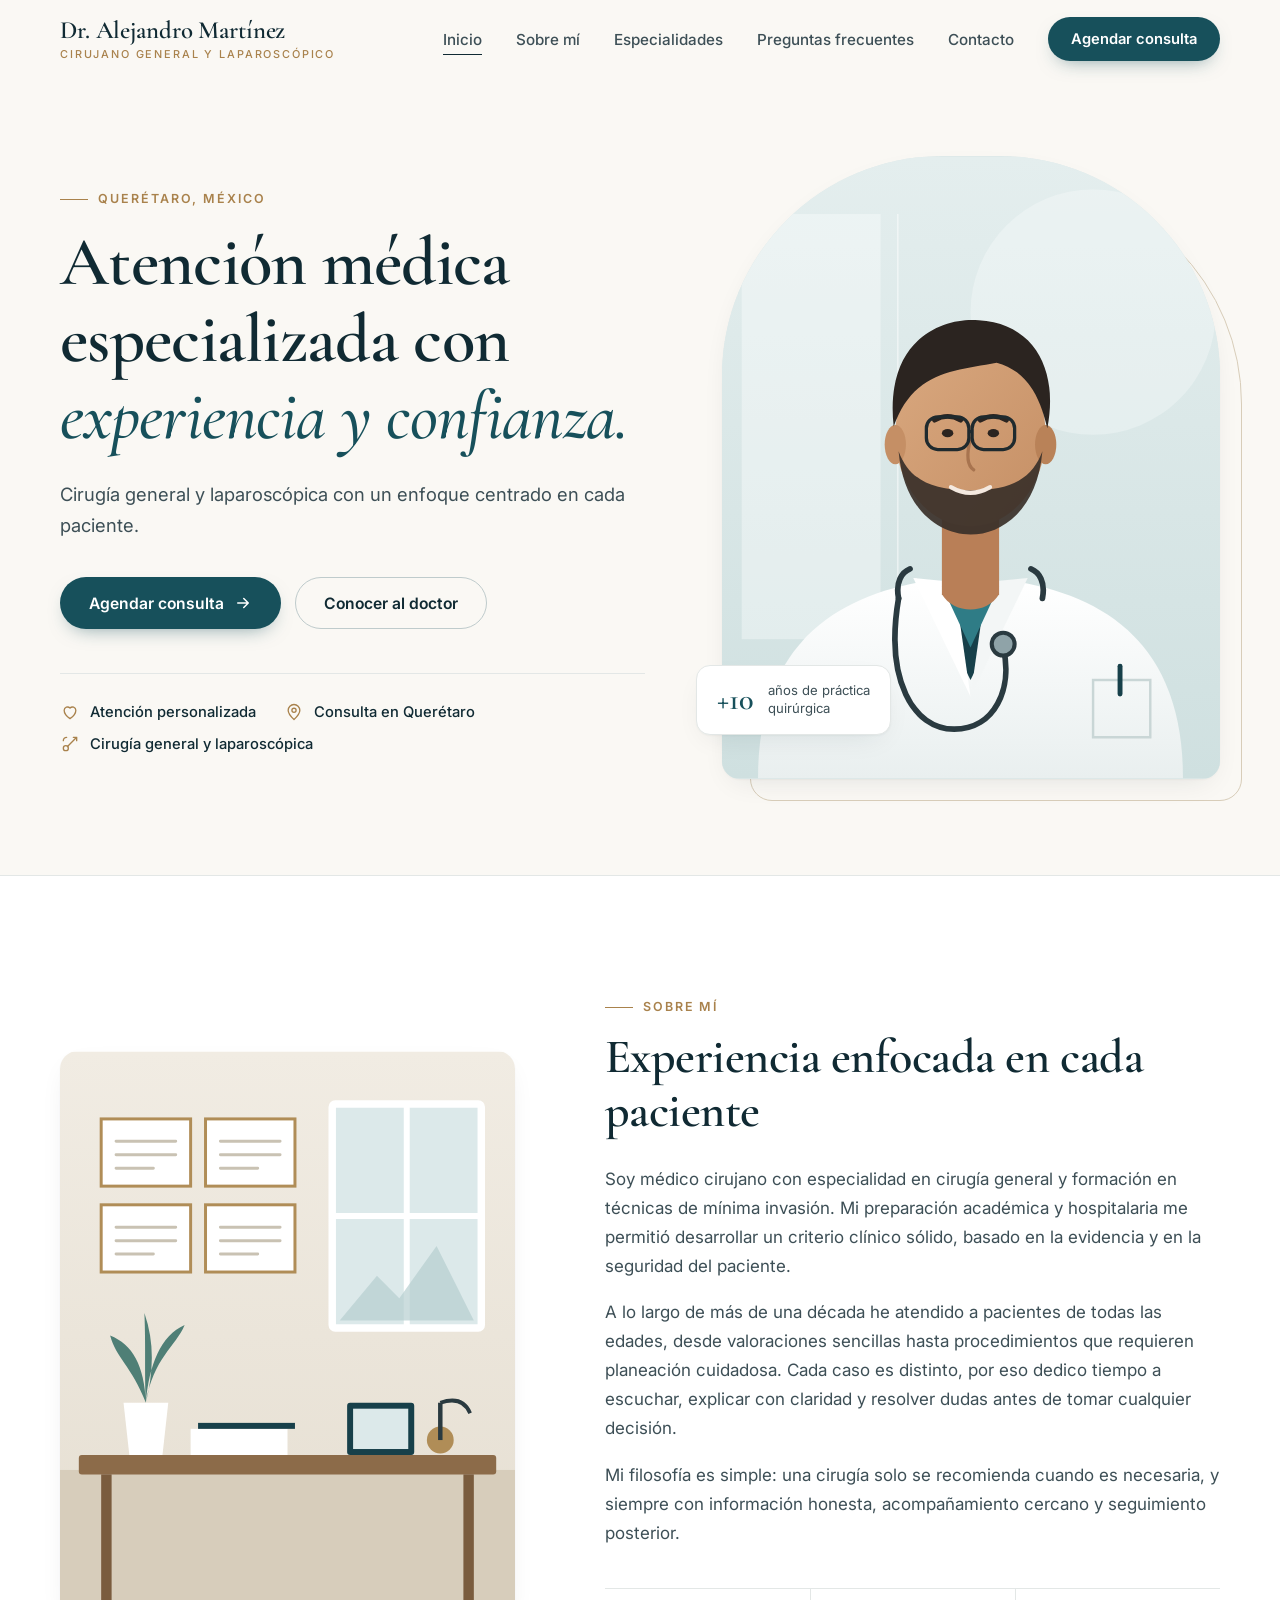
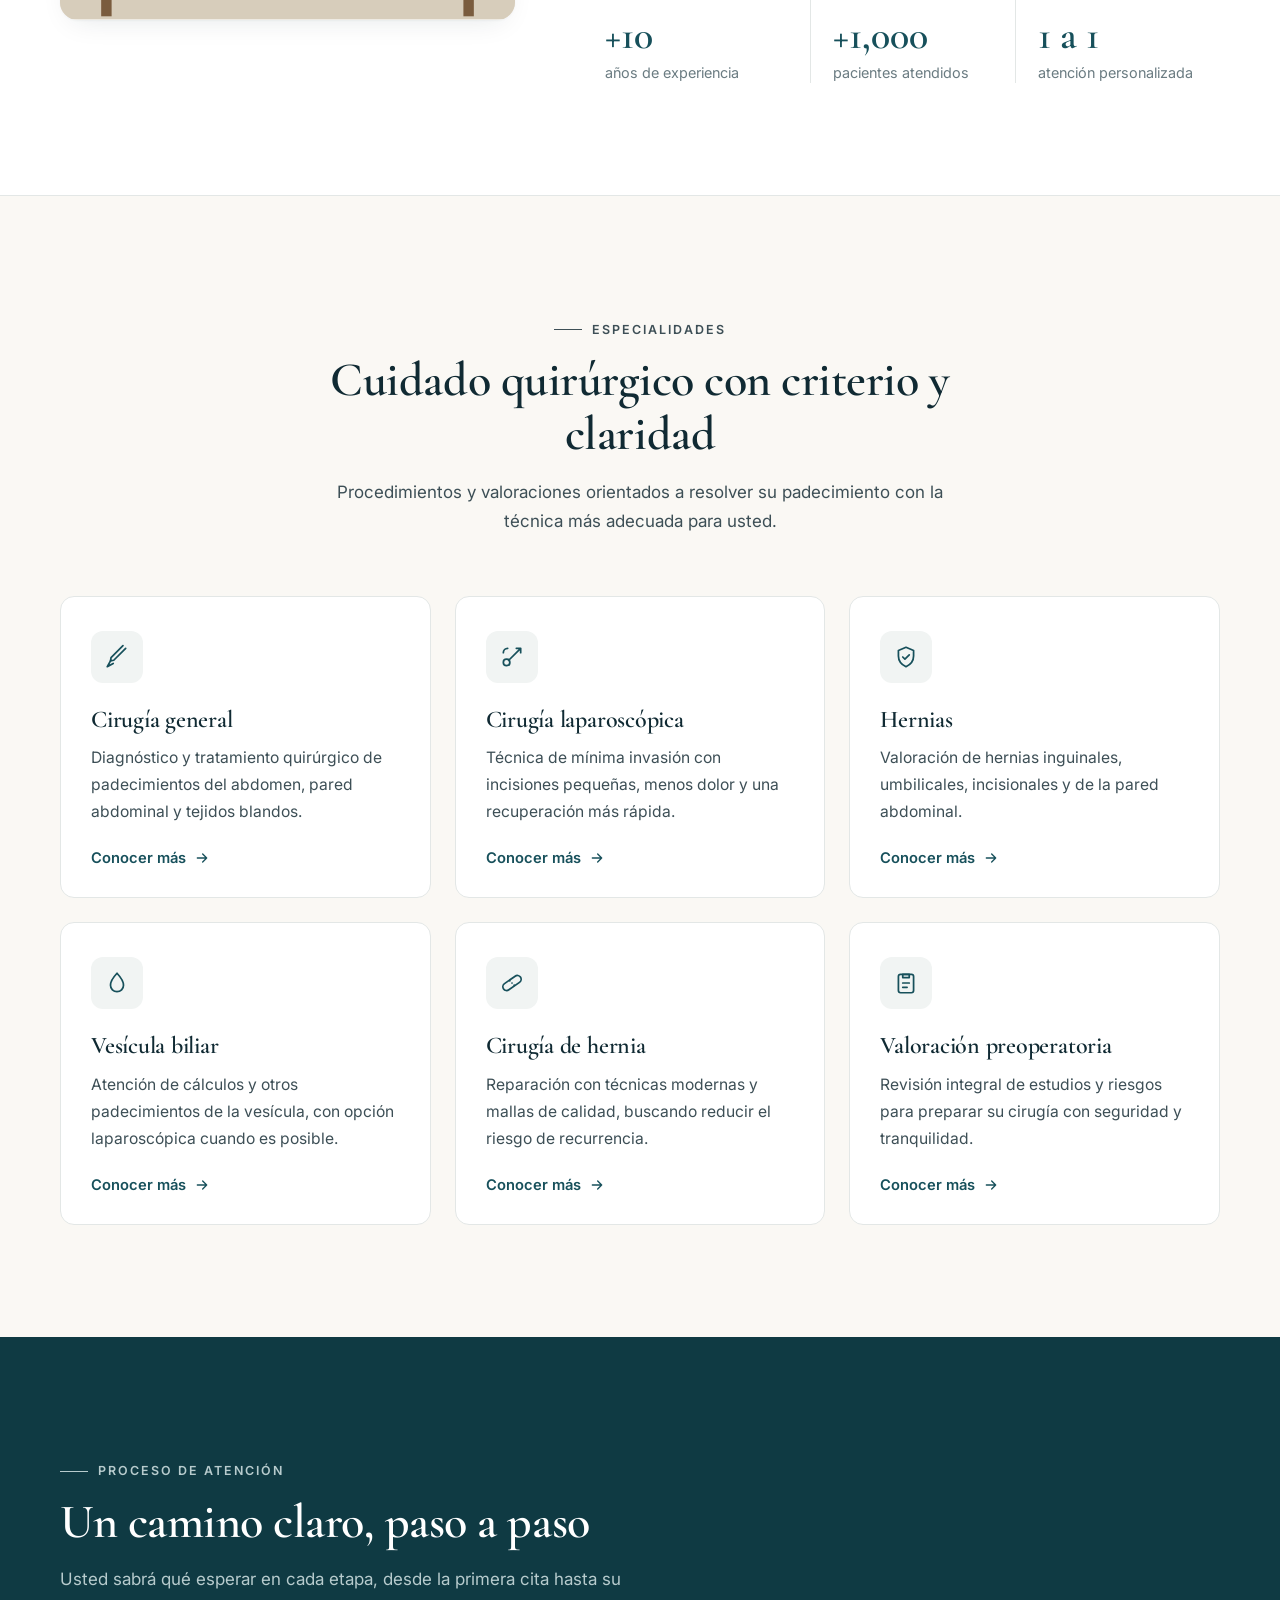
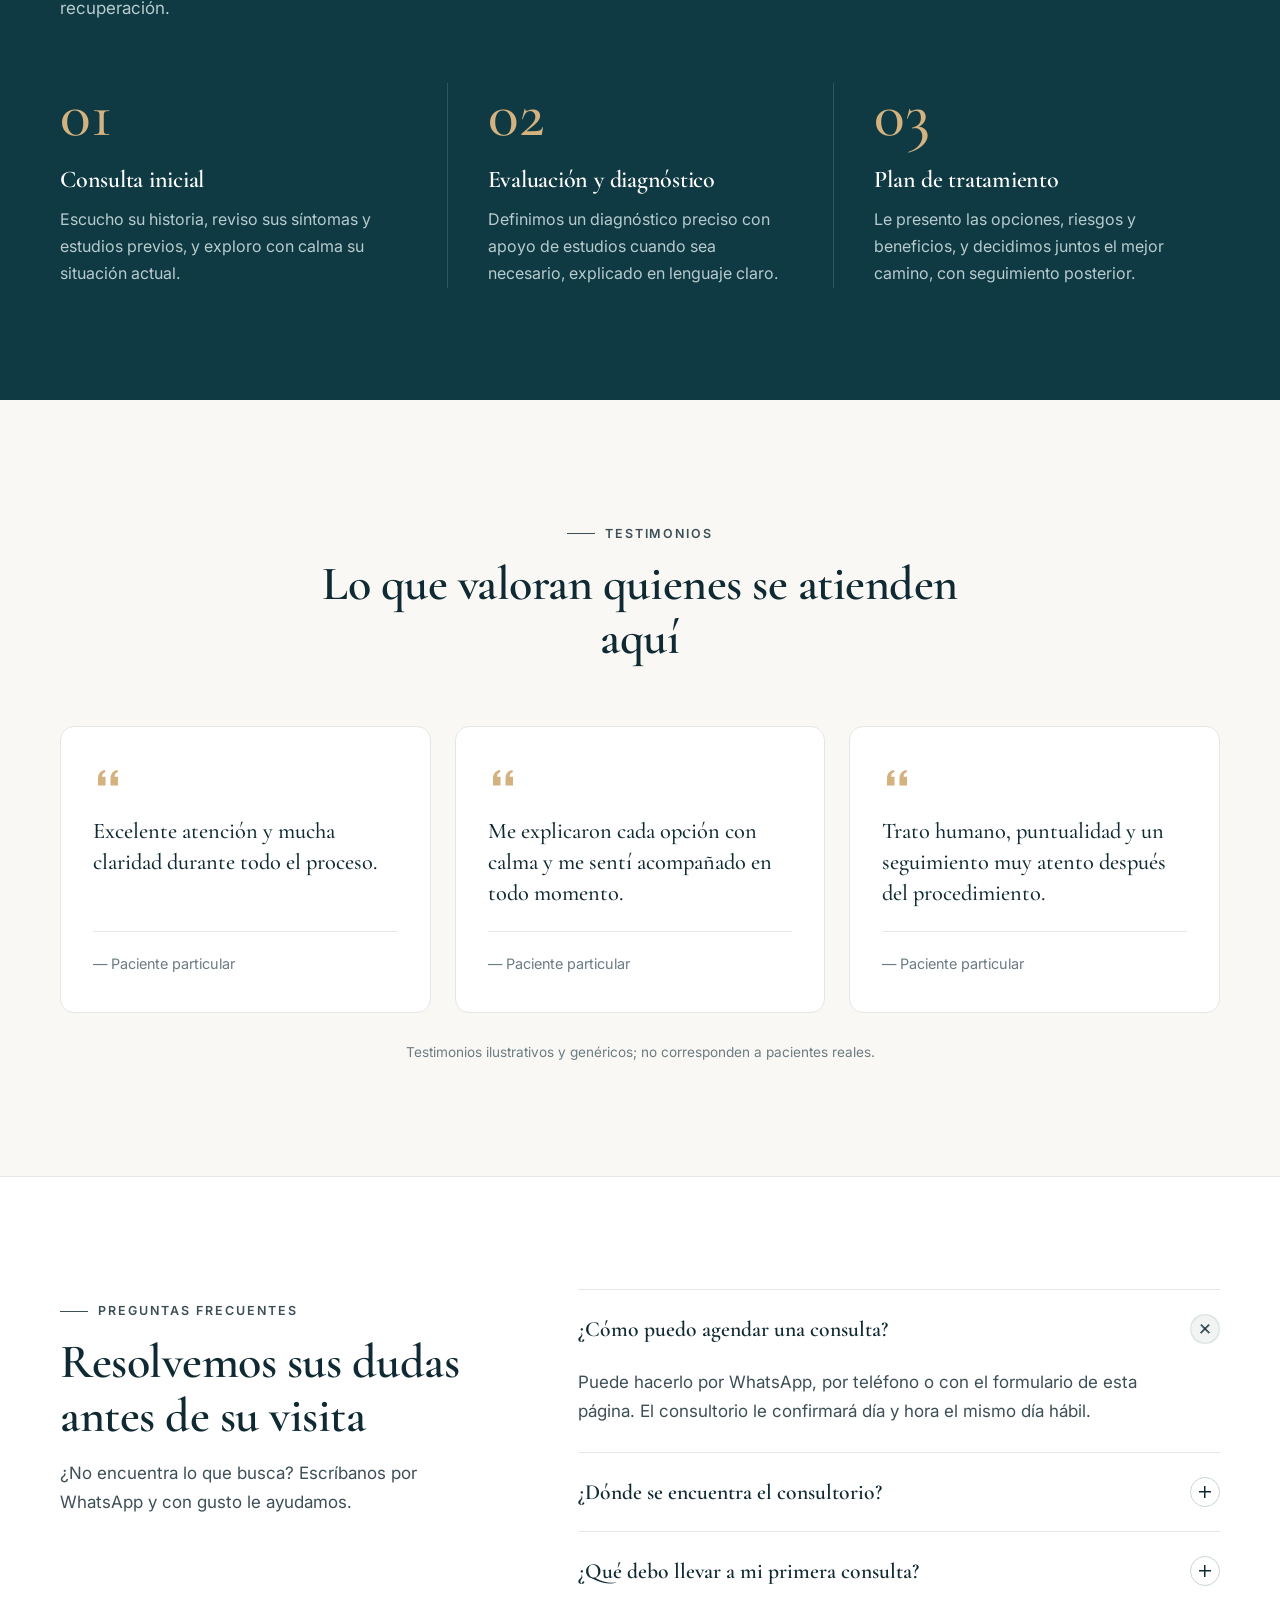
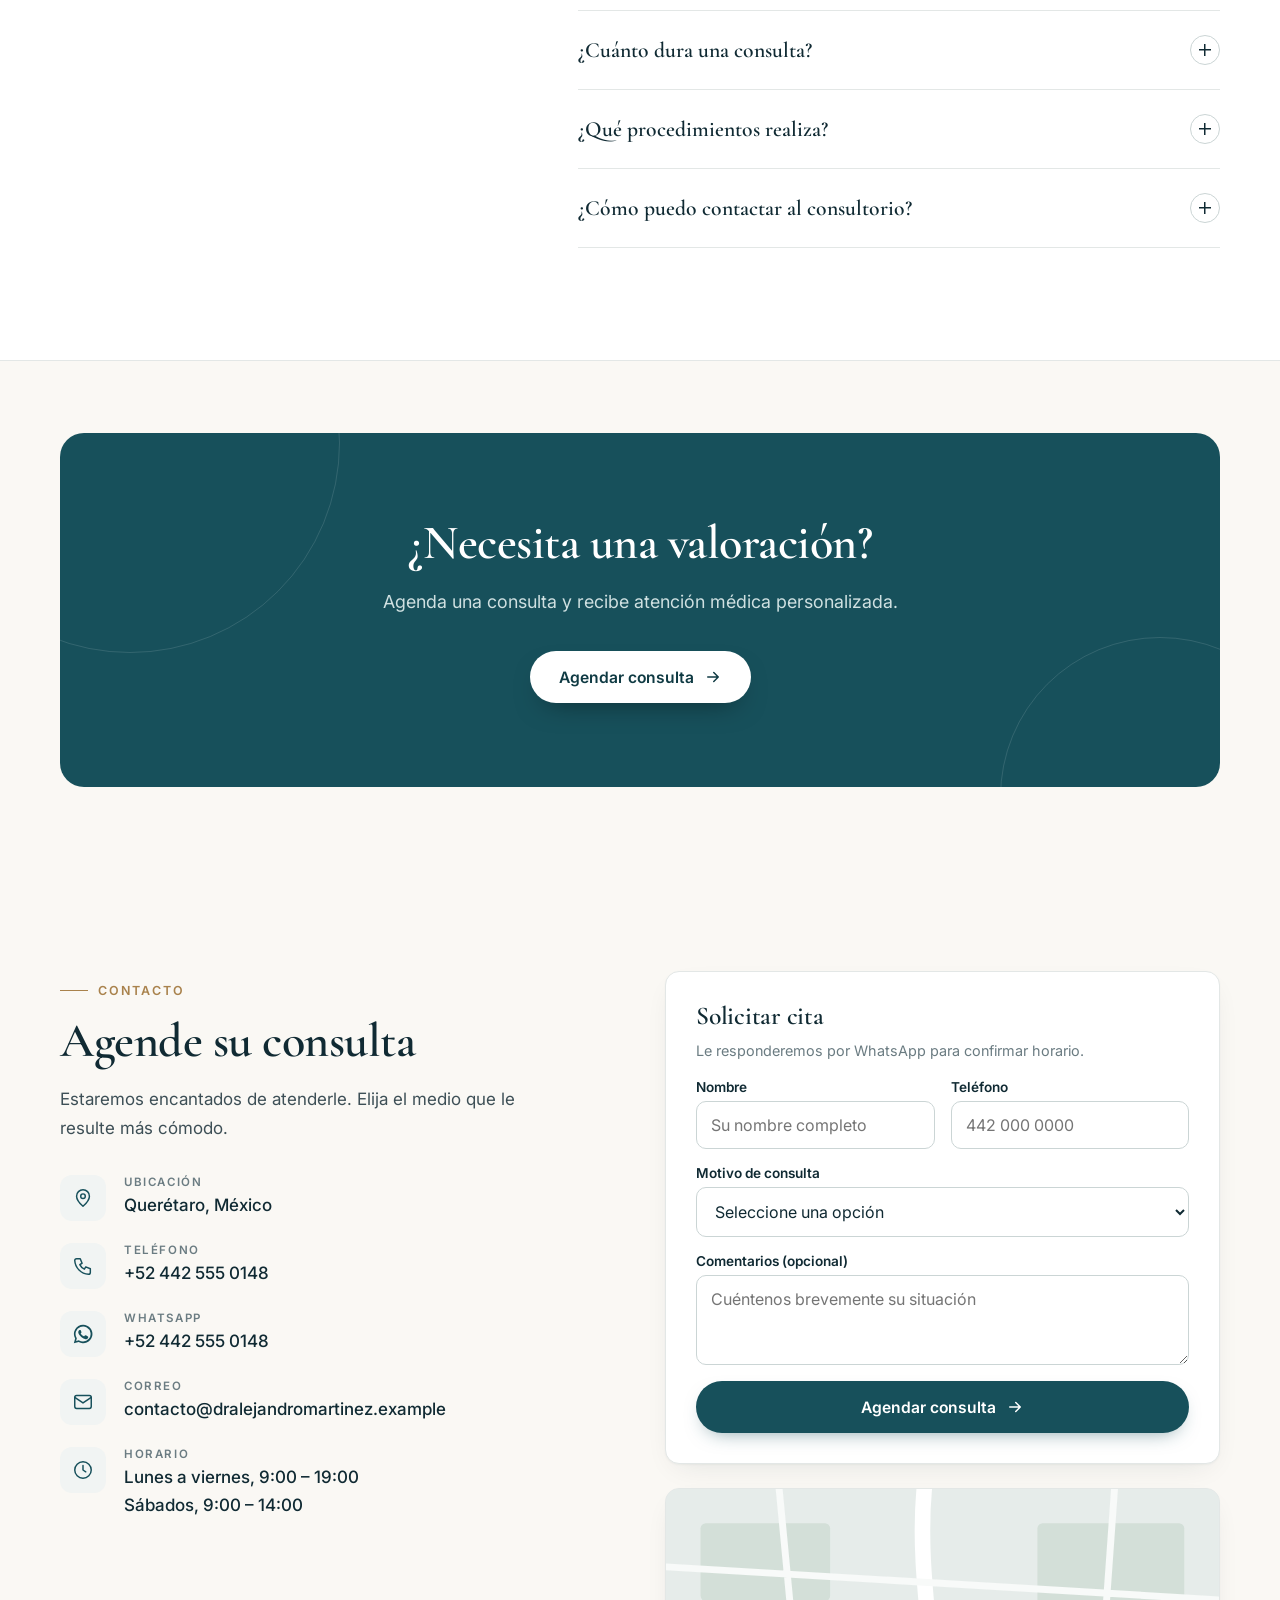
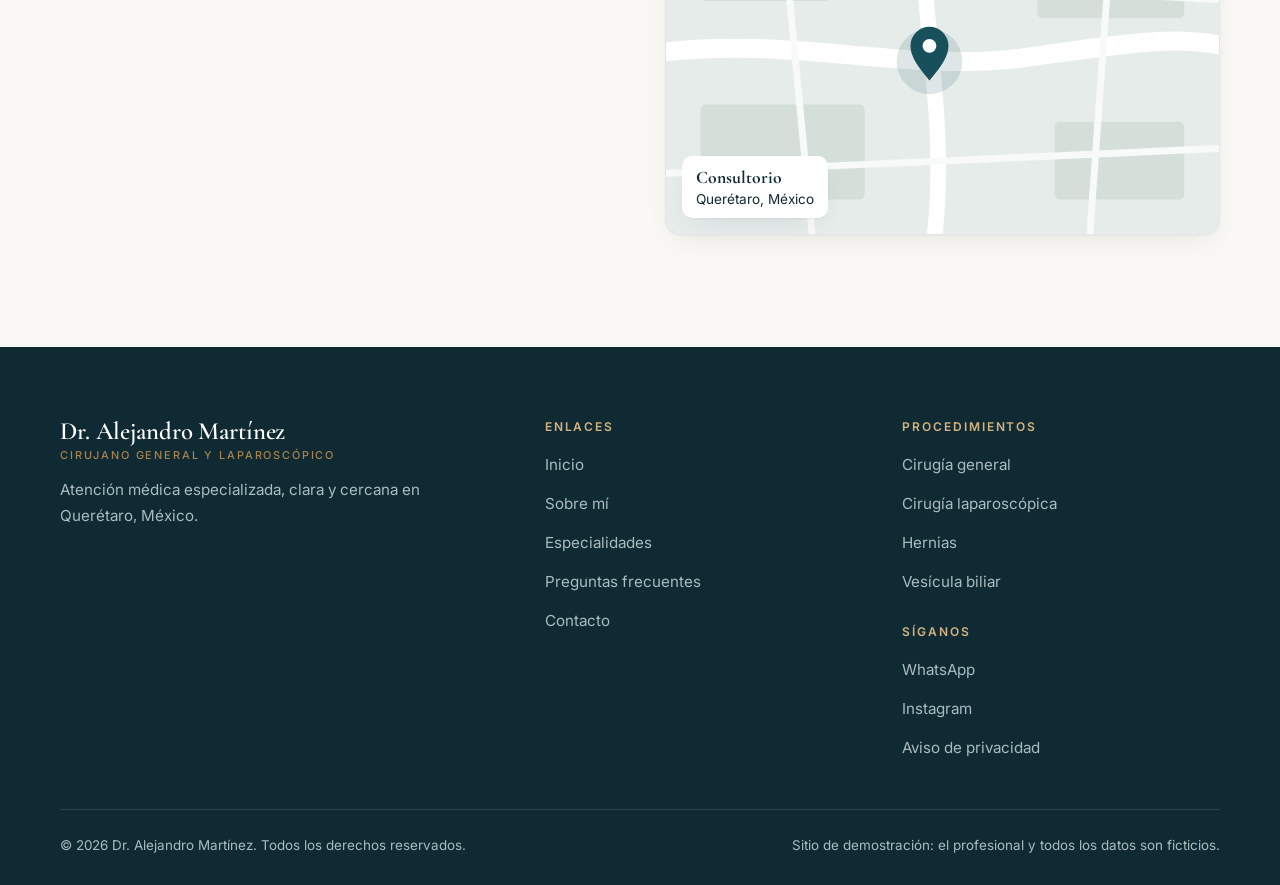
==== commit 24d522de: "Añade subpáginas de procedimientos, sitemap y soporte para fotos reales Co-Authored-By: Claude Sonne" ====
--- a/index.html
+++ b/index.html
@@ -119,7 +119,7 @@
       </ul>
     </div>
     <div class="portrait">
-      <div class="portrait-frame"><img src="assets/doctor-hero.svg" width="640" height="760" alt="Dr. Alejandro Martínez, cirujano general y laparoscópico"></div>
+      <div class="portrait-frame"><img src="assets/doctor-hero.jpg" onerror="this.onerror=null;this.src='assets/doctor-hero.svg'" width="640" height="760" alt="Dr. Alejandro Martínez, cirujano general y laparoscópico"></div>
       <div class="badge"><strong>+10</strong><span>años de práctica<br>quirúrgica</span></div>
     </div>
   </div>
@@ -128,7 +128,7 @@
 <!-- SOBRE MÍ -->
 <section class="about" id="sobre-mi">
   <div class="wrap about-grid">
-    <div class="photo reveal"><img src="assets/doctor-consulta.svg" width="640" height="760" alt="Consultorio del Dr. Alejandro Martínez" loading="lazy"></div>
+    <div class="photo reveal"><img src="assets/doctor-consulta.jpg" onerror="this.onerror=null;this.src='assets/doctor-consulta.svg'" width="640" height="760" alt="Consultorio del Dr. Alejandro Martínez" loading="lazy"></div>
     <div class="reveal">
       <p class="eyebrow">Sobre mí</p>
       <h2>Experiencia enfocada en cada paciente</h2>
@@ -155,12 +155,12 @@
       <p>Procedimientos y valoraciones orientados a resolver su padecimiento con la técnica más adecuada para usted.</p>
     </div>
     <div class="cards">
-      <article class="card reveal"><div class="icon"><svg><use href="#i-scalpel"/></svg></div><h3>Cirugía general</h3><p>Diagnóstico y tratamiento quirúrgico de padecimientos del abdomen, pared abdominal y tejidos blandos.</p><a class="link" href="#contacto">Conocer más <svg><use href="#i-arrow"/></svg></a></article>
-      <article class="card reveal"><div class="icon"><svg><use href="#i-scope"/></svg></div><h3>Cirugía laparoscópica</h3><p>Técnica de mínima invasión con incisiones pequeñas, menos dolor y una recuperación más rápida.</p><a class="link" href="#contacto">Conocer más <svg><use href="#i-arrow"/></svg></a></article>
-      <article class="card reveal"><div class="icon"><svg><use href="#i-shield"/></svg></div><h3>Hernias</h3><p>Valoración de hernias inguinales, umbilicales, incisionales y de la pared abdominal.</p><a class="link" href="#contacto">Conocer más <svg><use href="#i-arrow"/></svg></a></article>
-      <article class="card reveal"><div class="icon"><svg><use href="#i-drop"/></svg></div><h3>Vesícula biliar</h3><p>Atención de cálculos y otros padecimientos de la vesícula, con opción laparoscópica cuando es posible.</p><a class="link" href="#contacto">Conocer más <svg><use href="#i-arrow"/></svg></a></article>
-      <article class="card reveal"><div class="icon"><svg><use href="#i-bandage"/></svg></div><h3>Cirugía de hernia</h3><p>Reparación con técnicas modernas y mallas de calidad, buscando reducir el riesgo de recurrencia.</p><a class="link" href="#contacto">Conocer más <svg><use href="#i-arrow"/></svg></a></article>
-      <article class="card reveal"><div class="icon"><svg><use href="#i-clip"/></svg></div><h3>Valoración preoperatoria</h3><p>Revisión integral de estudios y riesgos para preparar su cirugía con seguridad y tranquilidad.</p><a class="link" href="#contacto">Conocer más <svg><use href="#i-arrow"/></svg></a></article>
+      <article class="card reveal"><div class="icon"><svg><use href="#i-scalpel"/></svg></div><h3>Cirugía general</h3><p>Diagnóstico y tratamiento quirúrgico de padecimientos del abdomen, pared abdominal y tejidos blandos.</p><a class="link" href="servicios/cirugia-general.html">Conocer más <svg><use href="#i-arrow"/></svg></a></article>
+      <article class="card reveal"><div class="icon"><svg><use href="#i-scope"/></svg></div><h3>Cirugía laparoscópica</h3><p>Técnica de mínima invasión con incisiones pequeñas, menos dolor y una recuperación más rápida.</p><a class="link" href="servicios/cirugia-laparoscopica.html">Conocer más <svg><use href="#i-arrow"/></svg></a></article>
+      <article class="card reveal"><div class="icon"><svg><use href="#i-shield"/></svg></div><h3>Hernias</h3><p>Valoración de hernias inguinales, umbilicales, incisionales y de la pared abdominal.</p><a class="link" href="servicios/hernias.html">Conocer más <svg><use href="#i-arrow"/></svg></a></article>
+      <article class="card reveal"><div class="icon"><svg><use href="#i-drop"/></svg></div><h3>Vesícula biliar</h3><p>Atención de cálculos y otros padecimientos de la vesícula, con opción laparoscópica cuando es posible.</p><a class="link" href="servicios/vesicula-biliar.html">Conocer más <svg><use href="#i-arrow"/></svg></a></article>
+      <article class="card reveal"><div class="icon"><svg><use href="#i-bandage"/></svg></div><h3>Cirugía de hernia</h3><p>Reparación con técnicas modernas y mallas de calidad, buscando reducir el riesgo de recurrencia.</p><a class="link" href="servicios/cirugia-de-hernia.html">Conocer más <svg><use href="#i-arrow"/></svg></a></article>
+      <article class="card reveal"><div class="icon"><svg><use href="#i-clip"/></svg></div><h3>Valoración preoperatoria</h3><p>Revisión integral de estudios y riesgos para preparar su cirugía con seguridad y tranquilidad.</p><a class="link" href="servicios/valoracion-preoperatoria.html">Conocer más <svg><use href="#i-arrow"/></svg></a></article>
     </div>
   </div>
 </section>
@@ -295,7 +295,9 @@
         </ul>
       </div>
       <div>
-        <h4>Síganos</h4>
+        <h4>Procedimientos</h4>
+        <ul><li><a href="servicios/cirugia-general.html">Cirugía general</a></li><li><a href="servicios/cirugia-laparoscopica.html">Cirugía laparoscópica</a></li><li><a href="servicios/hernias.html">Hernias</a></li><li><a href="servicios/vesicula-biliar.html">Vesícula biliar</a></li></ul>
+        <h4 style="margin-top:28px">Síganos</h4>
         <ul>
           <li><a href="https://wa.me/524425550148" target="_blank" rel="noopener">WhatsApp</a></li>
           <li><a href="https://www.instagram.com/" target="_blank" rel="noopener">Instagram</a></li>
--- a/styles.css
+++ b/styles.css
@@ -235,3 +235,54 @@
 /* evita desbordes en móvil (correo largo) */
 .contact-grid>*,.hero-grid>*,.about-grid>*,.faq-grid>*{min-width:0}
 .info a,.info span{overflow-wrap:anywhere}
+
+/* ---------- Subpáginas de procedimientos ---------- */
+.page-hero{padding:clamp(28px,5vw,56px) 0 clamp(40px,6vw,72px);border-bottom:1px solid var(--line);background:linear-gradient(#FAF8F4,#F4F1EA 140%)}
+.crumbs{display:flex;flex-wrap:wrap;gap:8px;font-size:.85rem;color:var(--muted);margin-bottom:36px}
+.crumbs a{text-decoration:none}.crumbs a:hover{color:var(--ink);text-decoration:underline}
+.icon.big{width:64px;height:64px;border-radius:16px;background:#fff;border:1px solid var(--line);margin-bottom:26px}
+.icon.big svg{width:30px;height:30px}
+.page-hero h1{font-size:clamp(2.4rem,5vw,3.6rem);margin-bottom:20px}
+.detail{padding:clamp(48px,7vw,88px) 0}
+.detail-grid{display:grid;grid-template-columns:minmax(0,1fr) 340px;gap:clamp(32px,6vw,80px);align-items:start}
+.prose{max-width:720px}
+.prose h2{font-size:clamp(1.7rem,3vw,2.2rem);margin:52px 0 16px}
+.prose h2:first-child{margin-top:0}
+.prose p+p{margin-top:16px}
+.checks{list-style:none;margin:0;padding:0;display:grid;gap:12px}
+.checks li{position:relative;padding-left:34px}
+.checks li::before{content:"";position:absolute;left:0;top:.38em;width:18px;height:18px;border-radius:50%;background:var(--soft) url("data:image/svg+xml,%3Csvg xmlns='http://www.w3.org/2000/svg' viewBox='0 0 16 16'%3E%3Cpath d='m4 8.500 2.500 2.500L12 5.500' fill='none' stroke='%2317505B' stroke-width='1.800' stroke-linecap='round' stroke-linejoin='round'/%3E%3C/svg%3E") center/12px no-repeat;border:1px solid #CBD9D9}
+.flow{list-style:none;margin:0;padding:0;display:grid;gap:0}
+.flow li{display:grid;grid-template-columns:44px 1fr;gap:18px;padding-bottom:28px;position:relative}
+.flow li:not(:last-child)::before{content:"";position:absolute;left:21px;top:44px;bottom:6px;width:1px;background:var(--line)}
+.dot{width:44px;height:44px;border-radius:50%;background:var(--brand);color:#fff;display:grid;place-items:center;font:600 1.1rem var(--serif)}
+.flow h3{font-size:1.35rem;margin:6px 0 4px}
+.flow p{font-size:.98rem}
+.disclaimer{margin-top:44px;padding:18px 22px;border-radius:12px;background:#F4EFE4;border:1px solid #E7DCC5;font-size:.92rem;color:#5C4A2A}
+.mini-faq details:first-child{border-top:1px solid var(--line)}
+.mini-faq summary{font-size:1.2rem}
+.aside{position:sticky;top:104px}
+.aside-card{background:#fff;border:1px solid var(--line);border-radius:var(--radius);padding:26px;box-shadow:var(--shadow);display:grid;gap:22px}
+.aside .doc{display:flex;gap:14px;align-items:center}
+.aside .doc img{width:56px;height:56px;border-radius:50%;object-fit:cover;background:#DCE8E8}
+.aside .doc b{display:block;font:600 1.15rem/1.2 var(--serif);color:var(--ink)}
+.aside .doc span{font-size:.85rem;color:var(--muted)}
+.aside dl{margin:0;display:grid;gap:14px}
+.aside dl div{padding-top:14px;border-top:1px solid var(--line)}
+.aside dt{font:600 .7rem var(--sans);letter-spacing:.14em;text-transform:uppercase;color:var(--muted)}
+.aside dd{margin:3px 0 0;color:var(--ink);font-weight:500;font-size:.95rem}
+.aside .btn{width:100%}
+.aside-note{font-size:.84rem;color:var(--muted);text-align:center;line-height:1.5}
+.related{padding:0 0 clamp(48px,7vw,88px)}
+.related h2{font-size:clamp(1.7rem,3vw,2.2rem);margin-bottom:24px}
+.rel-grid{display:grid;grid-template-columns:repeat(3,1fr);gap:16px}
+.rel{display:flex;align-items:center;gap:14px;background:#fff;border:1px solid var(--line);border-radius:var(--radius);padding:18px 20px;text-decoration:none;color:var(--ink);transition:border-color .2s,transform .2s,box-shadow .2s}
+.rel:hover{transform:translateY(-2px);box-shadow:var(--shadow);border-color:#D5DCDB}
+.rel .icon{margin:0;width:42px;height:42px;flex:none}.rel .icon svg{width:22px;height:22px}
+.rel b{font:600 1.15rem/1.2 var(--serif);flex:1}
+.rel .go{width:18px;height:18px;color:var(--brand)}
+@media (max-width:980px){
+  .detail-grid{grid-template-columns:minmax(0,1fr)}
+  .aside{position:static;order:-1}
+  .rel-grid{grid-template-columns:1fr}
+}
